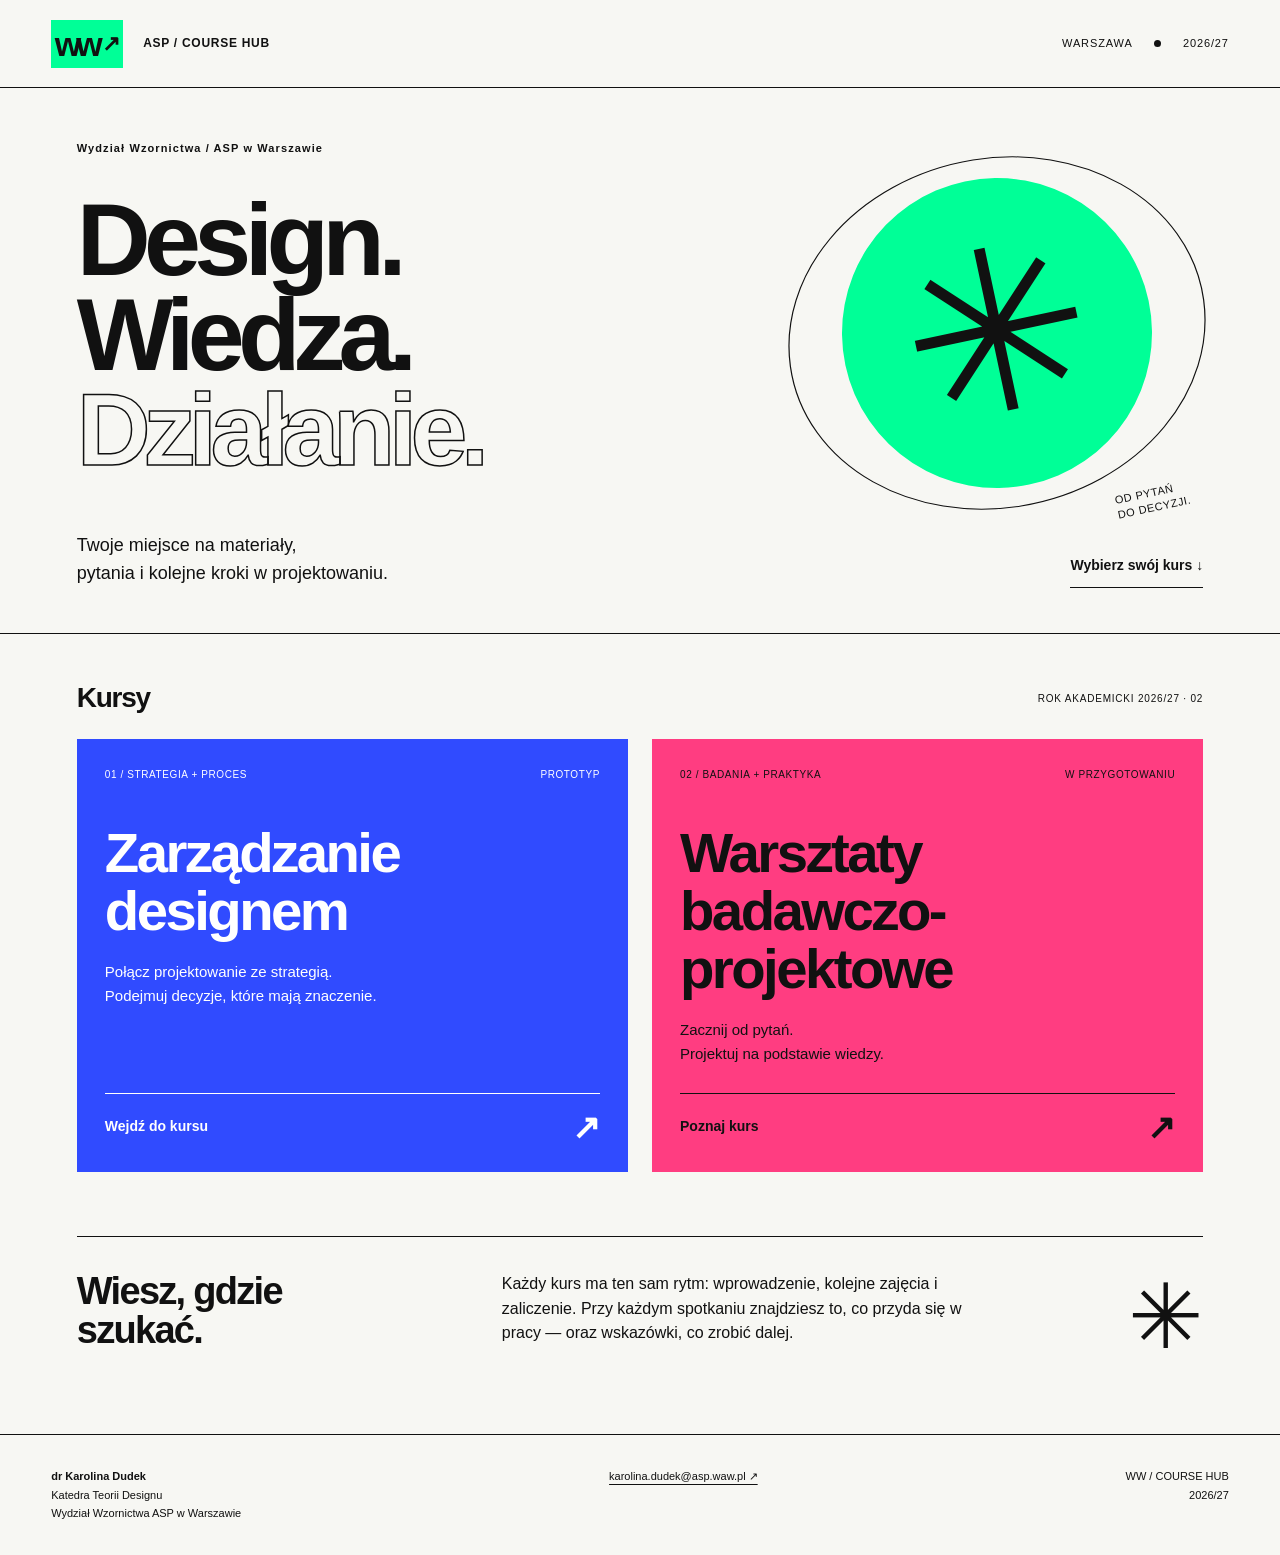
==== index.html @ 92b1e992 "Build responsive ASP Course Hub with course pages and reusable lesson components" ====
<!doctype html><html lang="pl"><head><meta charset="utf-8"><meta name="viewport" content="width=device-width, initial-scale=1"><meta name="description" content="Materiały do zajęć dr Karoliny Dudek. Wydział Wzornictwa ASP w Warszawie, 2026/27."><meta name="theme-color" content="#00FF97"><title>Materiały do zajęć · ASP Course Hub</title><link rel="stylesheet" href="assets/css/style.css"><script src="assets/js/main.js" defer></script></head><body class=""><a class="skip" href="#main">Przejdź do treści</a><header><a class="brand" href="index.html" aria-label="ASP Course Hub — strona główna"><span class="ww">ww<span>↗</span></span><span>ASP / COURSE HUB</span></a><span class="header-right">WARSZAWA <span class="dot"></span> 2026/27</span></header><main id="main"><section class="home-hero"><div class="eyebrow">Wydział Wzornictwa / ASP w Warszawie</div><h1>Design.<br>Wiedza.<br><span class="outline">Działanie.</span></h1><div class="hero-bottom"><p>Twoje miejsce na materiały,<br>pytania i kolejne kroki w projektowaniu.</p><a class="text-link" href="#kursy">Wybierz swój kurs <span>↓</span></a></div><div class="hero-art" aria-hidden="true"><div class="orbit"></div><div class="asterisk">✳</div><span>OD PYTAŃ<br>DO DECYZJI.</span></div></section><section id="kursy" class="courses"><div class="section-label"><h2>Kursy</h2><span>ROK AKADEMICKI 2026/27 · 02</span></div><div class="course-grid"><a class="course-card blue-card" href="kursy/zarzadzanie-designem.html"><div class="card-meta"><span>01 / STRATEGIA + PROCES</span><span>PROTOTYP</span></div><h3>Zarządzanie<br>designem</h3><p>Połącz projektowanie ze strategią.<br>Podejmuj decyzje, które mają znaczenie.</p><div class="card-bottom"><span>Wejdź do kursu</span><span class="arrow">↗</span></div></a><a class="course-card pink-card" href="kursy/warsztaty-badawczo-projektowe.html"><div class="card-meta"><span>02 / BADANIA + PRAKTYKA</span><span>W PRZYGOTOWANIU</span></div><h3>Warsztaty<br>badawczo-<br>projektowe</h3><p>Zacznij od pytań.<br>Projektuj na podstawie wiedzy.</p><div class="card-bottom"><span>Poznaj kurs</span><span class="arrow">↗</span></div></a></div></section><section class="how"><h2>Wiesz, gdzie<br>szukać.</h2><p>Każdy kurs ma ten sam rytm: wprowadzenie, kolejne zajęcia i zaliczenie. Przy każdym spotkaniu znajdziesz to, co przyda się w pracy — oraz wskazówki, co zrobić dalej.</p><span class="big-star" aria-hidden="true">✳</span></section></main><footer><div><strong>dr Karolina Dudek</strong><br>Katedra Teorii Designu<br>Wydział Wzornictwa ASP w Warszawie</div><a href="mailto:karolina.dudek@asp.waw.pl">karolina.dudek@asp.waw.pl ↗</a><span>WW / COURSE HUB<br>2026/27</span></footer></body></html>
---- assets/css/style.css ----
:root{--green:#00ff97;--ink:#111;--paper:#f7f7f3;--white:#fff;--line:#dcdcd6;--course:#304bff}*{box-sizing:border-box}html{scroll-behavior:smooth;scroll-padding-top:105px}body{margin:0;background:var(--paper);color:var(--ink);font-family:Arial,Helvetica,sans-serif;font-size:16px;line-height:1.55}.pink{--course:#ff3d81}a{color:inherit;text-decoration:none}button{font:inherit}a,button,summary{-webkit-tap-highlight-color:transparent}a:focus-visible,button:focus-visible,summary:focus-visible{outline:3px solid var(--course);outline-offset:5px}header{height:88px;padding:0 4%;border-bottom:1px solid var(--ink);display:flex;align-items:center;justify-content:space-between;background:var(--paper);position:relative;z-index:20}.brand{display:flex;align-items:center;gap:20px;font-size:12px;font-weight:700;letter-spacing:.06em}.ww{display:flex;align-items:center;justify-content:center;background:var(--green);width:72px;height:48px;font-size:34px;font-weight:900;letter-spacing:-5px;line-height:1}.ww span{font-size:22px;letter-spacing:0;margin-left:4px}.header-right{font-size:11px;letter-spacing:.08em}.dot{display:inline-block;width:7px;height:7px;border-radius:50%;background:var(--ink);margin:0 18px}.skip{position:fixed;top:-80px;left:12px;padding:12px;background:var(--green);z-index:100}.skip:focus{top:12px}.eyebrow{font-size:11px;letter-spacing:.1em;font-weight:700;line-height:1.5}h1,h2,h3,p{margin:0}h1,h2,h3{line-height:1.03;letter-spacing:-.045em}p{margin-top:20px}h1{font-size:clamp(64px,8vw,120px);font-weight:700}.home-hero{position:relative;padding:52px 6% 45px;overflow:hidden;border-bottom:1px solid var(--ink)}.home-hero h1{margin:35px 0;position:relative;z-index:1;line-height:.93;letter-spacing:-.065em}.outline{-webkit-text-stroke:1.5px var(--ink);color:var(--paper)}.hero-bottom{display:flex;justify-content:space-between;align-items:end;position:relative;z-index:1}.hero-bottom p{font-size:18px}.text-link{display:inline-block;font-size:14px;font-weight:700;border-bottom:1px solid;padding:10px 0}.text-link:hover{color:var(--course)}.hero-art{position:absolute;right:10%;top:90px;width:310px;height:310px;background:var(--green);border-radius:50%;display:grid;place-items:center;transform:rotate(-12deg)}.asterisk{font-size:225px;line-height:1}.hero-art>span{position:absolute;bottom:-55px;right:0;font-size:11px;line-height:1.3;letter-spacing:.05em}.orbit{position:absolute;inset:-20px;border:1px solid var(--ink);border-radius:50%;transform:scaleX(1.2) rotate(25deg)}.courses{padding:50px 6% 64px}.section-label{display:flex;justify-content:space-between;align-items:center;margin-bottom:26px}.section-label h2{font-size:28px}.section-label>span{font-size:10px;letter-spacing:.08em}.course-grid{display:grid;grid-template-columns:1fr 1fr;gap:24px}.course-card{padding:28px;display:flex;flex-direction:column;min-height:420px;transition:transform .2s}.course-card:hover{transform:translateY(-5px)}.blue-card{background:var(--course);color:white}.pink-card{background:#ff3d81}.card-meta{display:flex;justify-content:space-between;gap:12px;font-size:10px;letter-spacing:.06em}.course-card h3{font-size:clamp(36px,4.4vw,64px);margin-top:42px}.course-card p{font-size:15px;margin-bottom:28px}.card-bottom{display:flex;align-items:center;justify-content:space-between;margin-top:auto;padding-top:16px;border-top:1px solid currentColor;font-size:14px;font-weight:700}.arrow{font-size:34px;line-height:1}.how{margin:0 6% 72px;border-top:1px solid var(--ink);padding-top:35px;display:grid;grid-template-columns:1fr 1.2fr .5fr;gap:30px}.how h2{font-size:38px}.how p{margin:0;max-width:480px}.big-star{font-size:90px;line-height:1;text-align:right}footer{border-top:1px solid var(--ink);padding:32px 4%;display:flex;justify-content:space-between;gap:24px;font-size:11px;line-height:1.7}footer a{text-decoration:underline;text-underline-offset:4px}footer>span{text-align:right}.course-layout{display:grid;grid-template-columns:280px minmax(0,1fr);max-width:1480px;margin:auto}.sidebar{position:sticky;top:0;align-self:start;height:100vh;padding:32px 28px;border-right:1px solid var(--line);display:flex;flex-direction:column}.back{font-size:12px;display:inline-block;margin-bottom:48px}.sidebar h2{font-size:29px;margin:14px 0 32px}.sidebar .eyebrow{color:var(--course)}nav a{display:flex;align-items:center;gap:14px;font-size:12px;padding:15px 9px;border-top:1px solid var(--line)}nav a:last-child{border-bottom:1px solid var(--line)}nav a span{font-size:11px;min-width:18px}nav a:hover{background:#eaeae5}nav a[aria-current]{background:var(--course);color:white;border-color:var(--course)}.sidebar-note{font-size:11px;color:#555;margin-top:auto;padding-top:32px}.menu-toggle{display:none}.course-section{padding:64px 7%;border-bottom:1px solid var(--ink);scroll-margin-top:0}.course-section:last-child{border-bottom:0}.course-section h1{font-size:clamp(50px,6.7vw,94px);margin:30px 0}.course-section h1 span,.coming h1 span{color:var(--course)}.lead{font-size:clamp(23px,2.5vw,32px);line-height:1.25;letter-spacing:-.025em;margin-top:26px}.course-section>p{max-width:670px}.notice{background:#ebebe5;border-left:3px solid var(--course);padding:16px 18px;margin:28px 0;font-size:12px}.intro-grid{display:grid;grid-template-columns:1fr 1fr;gap:28px;border-top:1px solid var(--line);padding-top:28px;margin-top:40px}.intro-grid p,.intro-grid li{font-size:14px}.intro-grid ul{padding-left:18px;margin-bottom:0}.lesson-heading{display:flex;align-items:center;gap:24px}.lesson-number{font-size:80px;color:var(--course);font-weight:700;line-height:1;letter-spacing:-.07em}.lesson-heading h2{font-size:clamp(28px,3.4vw,45px);margin-top:9px}.slides{background:var(--course);color:white;padding:28px;margin:32px 0 20px;display:flex;gap:24px;justify-content:space-between;align-items:start}.slides h3{font-size:27px;margin-top:24px}.slides p{font-size:13px;opacity:.9}.status{font-size:10px;border:1px solid #ffffff80;border-radius:20px;padding:5px 9px;white-space:nowrap}.exercise{padding:28px;background:white;border:1px solid var(--line)}h3{font-size:27px}.exercise h3,.task h3{margin-top:16px}.result{border-top:1px solid var(--line);padding-top:18px;font-size:14px}.takeaway{position:relative;margin:20px 0;padding:25px 64px 25px 28px;background:var(--green)}.takeaway p{font-size:23px;line-height:1.3;letter-spacing:-.025em;margin-top:12px}.takeaway>span:last-child{position:absolute;right:24px;top:28px;font-size:32px}.resources{border-top:1px solid var(--line);border-bottom:1px solid var(--line);margin:28px 0}.resources summary{cursor:pointer;padding:20px 0;font-size:16px;font-weight:700}.resources summary span{float:right;font-size:11px;font-weight:400;padding-top:4px}.resources ul{list-style:none;padding:0;margin:0}.resources li{display:flex;align-items:center;gap:15px;padding:16px 0;border-top:1px solid var(--line);font-size:13px}.resource-type{font-size:10px;min-width:65px}.resource-state{margin-left:auto;font-size:10px;color:#555}.task{border-left:3px solid var(--course);padding:8px 0 8px 25px}.note{margin-top:24px;display:flex;gap:20px;font-size:12px;color:#555}.note strong{white-space:nowrap}.note p{margin:0}.assessment{background:#edeeff}.assessment h2{font-size:70px;margin-top:30px}.assessment ol{padding-left:20px;margin:30px 0}.assessment li{padding:12px}.coming{padding:50px 8% 100px;max-width:1100px}.coming .back{display:block}.coming h1{font-size:clamp(46px,7.5vw,94px);margin:30px 0}.coming>p{max-width:650px}.pill{display:inline-block;border:1px solid;padding:7px 12px;font-size:11px}.coming .text-link{margin-top:25px}@media(min-width:1500px){.home-hero,.courses,.how{max-width:1450px;margin-left:auto;margin-right:auto}.hero-art{right:16%}}@media(max-width:1000px){.hero-art{right:7%;width:230px;height:230px;top:100px}.asterisk{font-size:170px}.course-layout{grid-template-columns:230px minmax(0,1fr)}.sidebar{padding:28px 18px}.sidebar h2{font-size:25px}.slides{flex-direction:column}.course-section{padding:50px 6%}.course-card{min-height:380px}.card-meta{flex-wrap:wrap}.how{grid-template-columns:1fr 1.5fr}.big-star{display:none}}@media(max-width:700px){html{scroll-padding-top:90px}header{height:72px;padding:0 20px}.brand{gap:12px;font-size:10px}.ww{width:57px;height:39px;font-size:28px}.header-right{font-size:10px}.header-right .dot{margin:0 7px}.home-hero{padding:35px 22px}.home-hero h1{font-size:74px;margin-top:38px}.hero-art{right:-30px;top:132px;width:130px;height:130px;opacity:.9}.asterisk{font-size:100px}.hero-art>span{display:none}.hero-bottom{display:block}.hero-bottom .text-link{margin-top:22px}.hero-bottom p{font-size:16px}.courses{padding:35px 22px}.section-label{gap:20px}.section-label>span{text-align:right;max-width:150px}.course-grid{grid-template-columns:1fr;gap:20px}.course-card{min-height:370px;padding:24px}.course-card h3{font-size:46px}.how{margin:10px 22px 40px;grid-template-columns:1fr;gap:20px}.how h2{font-size:34px}footer{flex-direction:column;padding:28px 22px;gap:20px}footer>span{text-align:left}.course-layout{display:block}.sidebar{position:sticky;top:0;height:auto;padding:12px 20px;border-right:0;border-bottom:1px solid var(--line);background:var(--paper);z-index:10}.sidebar>.back,.sidebar>.eyebrow,.sidebar>h2,.sidebar-note{display:none}.menu-toggle{display:flex;justify-content:space-between;width:100%;background:transparent;border:0;text-align:left;font-size:14px;font-weight:700;padding:6px 0;cursor:pointer}.menu-toggle span{color:var(--course)}nav{padding-top:10px}body.js nav{display:none}body.js nav.is-open{display:block}nav a{font-size:14px;padding:12px 8px}.course-section{padding:40px 22px}.course-section h1{font-size:50px;overflow-wrap:anywhere}.intro-grid{grid-template-columns:1fr;gap:28px}.lesson-number{font-size:64px}.lesson-heading{gap:18px}.lesson-heading h2{font-size:30px}.lesson-heading .eyebrow{font-size:9px}.slides,.exercise{padding:22px}.takeaway{padding-left:22px}.takeaway p{font-size:21px}.resources summary{font-size:14px}.resources summary span{font-size:10px}.resources li{flex-wrap:wrap;gap:8px}.resource-state{flex-basis:100%;margin-left:73px}.note{flex-direction:column;gap:5px}.assessment h2{font-size:55px}.coming{padding:35px 22px 65px}.coming h1{font-size:48px}.coming .text-link{font-size:13px}}@media(prefers-reduced-motion:reduce){html{scroll-behavior:auto}*{transition:none!important}}@media print{header,.sidebar,.skip{display:none}.course-layout{display:block}.course-section{break-inside:avoid;padding:25px 0}footer{display:block}body{background:white}.resources{display:block}.course-card{color:black;border:1px solid}a{text-decoration:underline}}
@media(max-width:700px){.home-hero h1{font-size:clamp(58px,17vw,74px)}}
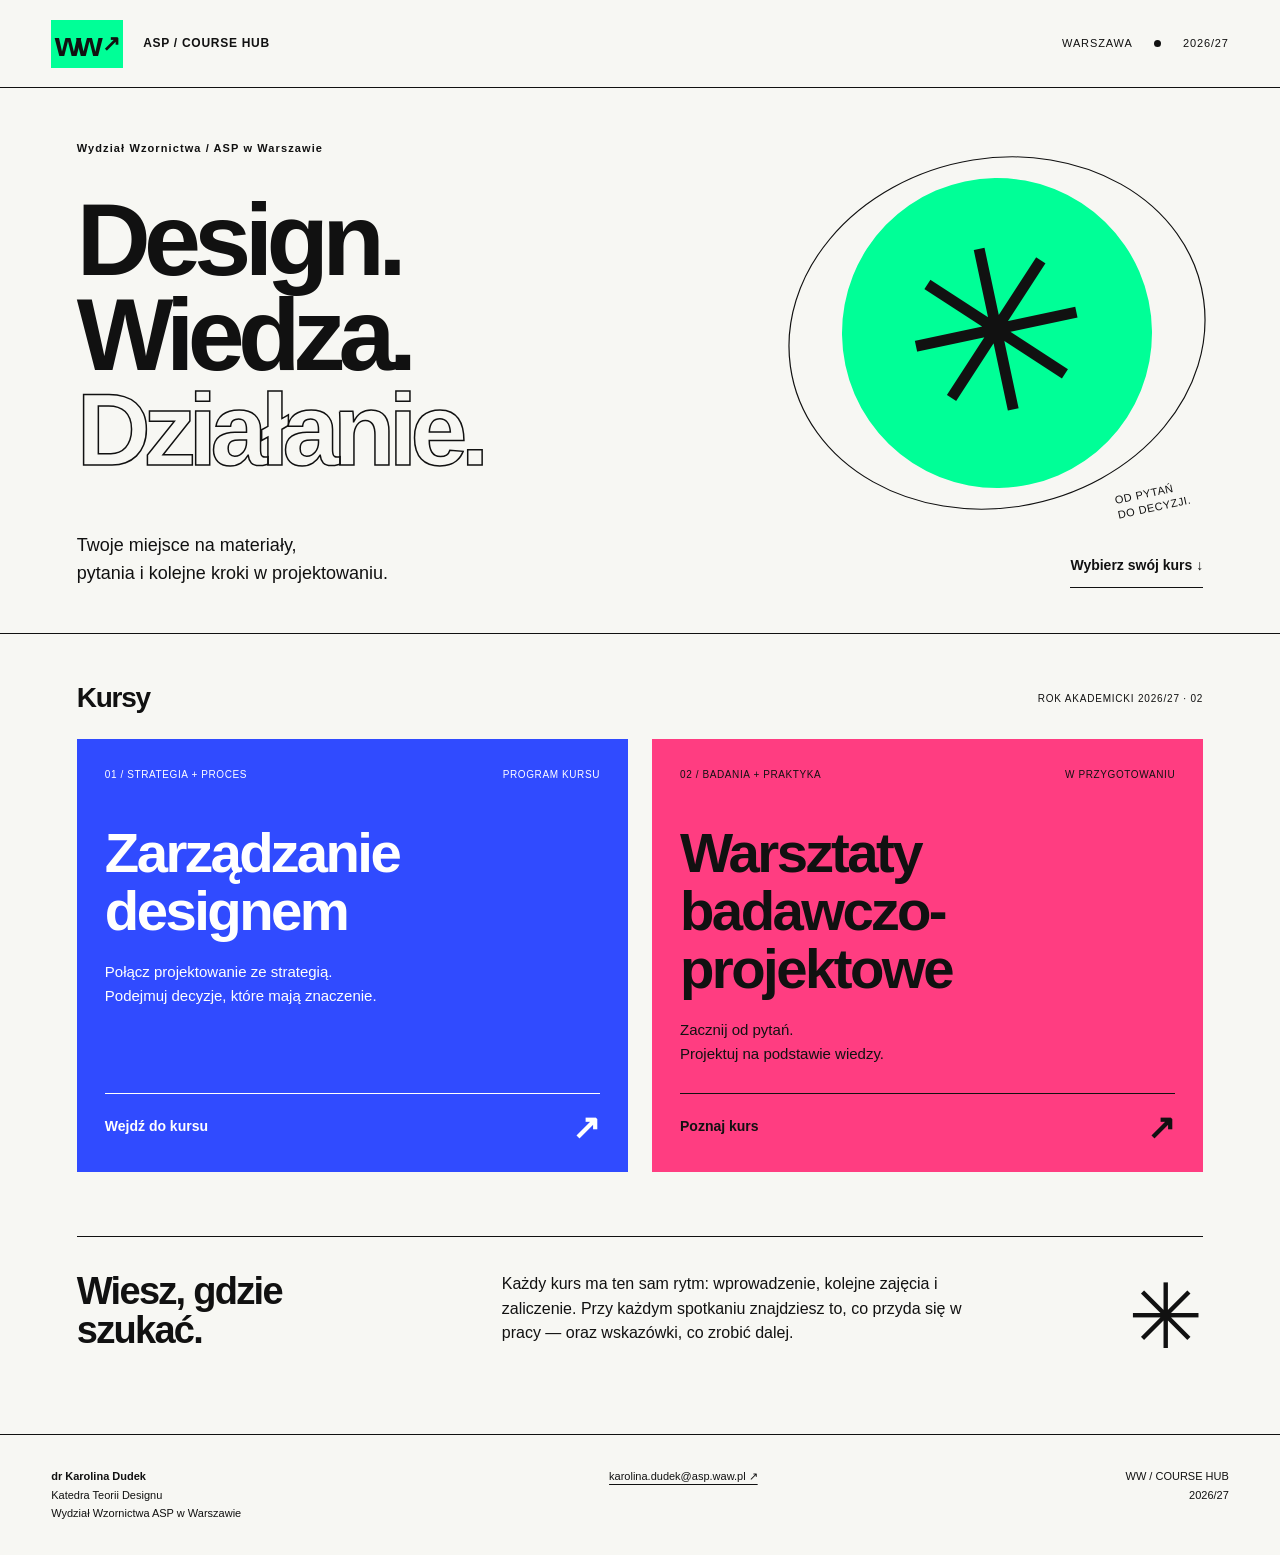
==== commit 9e5cb578: "Add Design Management syllabus, semester schedule and introduction slides" ====
--- a/index.html
+++ b/index.html
@@ -1 +1 @@
-<!doctype html><html lang="pl"><head><meta charset="utf-8"><meta name="viewport" content="width=device-width, initial-scale=1"><meta name="description" content="Materiały do zajęć dr Karoliny Dudek. Wydział Wzornictwa ASP w Warszawie, 2026/27."><meta name="theme-color" content="#00FF97"><title>Materiały do zajęć · ASP Course Hub</title><link rel="stylesheet" href="assets/css/style.css"><script src="assets/js/main.js" defer></script></head><body class=""><a class="skip" href="#main">Przejdź do treści</a><header><a class="brand" href="index.html" aria-label="ASP Course Hub — strona główna"><span class="ww">ww<span>↗</span></span><span>ASP / COURSE HUB</span></a><span class="header-right">WARSZAWA <span class="dot"></span> 2026/27</span></header><main id="main"><section class="home-hero"><div class="eyebrow">Wydział Wzornictwa / ASP w Warszawie</div><h1>Design.<br>Wiedza.<br><span class="outline">Działanie.</span></h1><div class="hero-bottom"><p>Twoje miejsce na materiały,<br>pytania i kolejne kroki w projektowaniu.</p><a class="text-link" href="#kursy">Wybierz swój kurs <span>↓</span></a></div><div class="hero-art" aria-hidden="true"><div class="orbit"></div><div class="asterisk">✳</div><span>OD PYTAŃ<br>DO DECYZJI.</span></div></section><section id="kursy" class="courses"><div class="section-label"><h2>Kursy</h2><span>ROK AKADEMICKI 2026/27 · 02</span></div><div class="course-grid"><a class="course-card blue-card" href="kursy/zarzadzanie-designem.html"><div class="card-meta"><span>01 / STRATEGIA + PROCES</span><span>PROTOTYP</span></div><h3>Zarządzanie<br>designem</h3><p>Połącz projektowanie ze strategią.<br>Podejmuj decyzje, które mają znaczenie.</p><div class="card-bottom"><span>Wejdź do kursu</span><span class="arrow">↗</span></div></a><a class="course-card pink-card" href="kursy/warsztaty-badawczo-projektowe.html"><div class="card-meta"><span>02 / BADANIA + PRAKTYKA</span><span>W PRZYGOTOWANIU</span></div><h3>Warsztaty<br>badawczo-<br>projektowe</h3><p>Zacznij od pytań.<br>Projektuj na podstawie wiedzy.</p><div class="card-bottom"><span>Poznaj kurs</span><span class="arrow">↗</span></div></a></div></section><section class="how"><h2>Wiesz, gdzie<br>szukać.</h2><p>Każdy kurs ma ten sam rytm: wprowadzenie, kolejne zajęcia i zaliczenie. Przy każdym spotkaniu znajdziesz to, co przyda się w pracy — oraz wskazówki, co zrobić dalej.</p><span class="big-star" aria-hidden="true">✳</span></section></main><footer><div><strong>dr Karolina Dudek</strong><br>Katedra Teorii Designu<br>Wydział Wzornictwa ASP w Warszawie</div><a href="mailto:karolina.dudek@asp.waw.pl">karolina.dudek@asp.waw.pl ↗</a><span>WW / COURSE HUB<br>2026/27</span></footer></body></html>+<!doctype html><html lang="pl"><head><meta charset="utf-8"><meta name="viewport" content="width=device-width, initial-scale=1"><meta name="description" content="Materiały do zajęć dr Karoliny Dudek. Wydział Wzornictwa ASP w Warszawie, 2026/27."><meta name="theme-color" content="#00FF97"><title>Materiały do zajęć · ASP Course Hub</title><link rel="stylesheet" href="assets/css/style.css"><script src="assets/js/main.js" defer></script></head><body class=""><a class="skip" href="#main">Przejdź do treści</a><header><a class="brand" href="index.html" aria-label="ASP Course Hub — strona główna"><span class="ww">ww<span>↗</span></span><span>ASP / COURSE HUB</span></a><span class="header-right">WARSZAWA <span class="dot"></span> 2026/27</span></header><main id="main"><section class="home-hero"><div class="eyebrow">Wydział Wzornictwa / ASP w Warszawie</div><h1>Design.<br>Wiedza.<br><span class="outline">Działanie.</span></h1><div class="hero-bottom"><p>Twoje miejsce na materiały,<br>pytania i kolejne kroki w projektowaniu.</p><a class="text-link" href="#kursy">Wybierz swój kurs <span>↓</span></a></div><div class="hero-art" aria-hidden="true"><div class="orbit"></div><div class="asterisk">✳</div><span>OD PYTAŃ<br>DO DECYZJI.</span></div></section><section id="kursy" class="courses"><div class="section-label"><h2>Kursy</h2><span>ROK AKADEMICKI 2026/27 · 02</span></div><div class="course-grid"><a class="course-card blue-card" href="kursy/zarzadzanie-designem.html"><div class="card-meta"><span>01 / STRATEGIA + PROCES</span><span>PROGRAM KURSU</span></div><h3>Zarządzanie<br>designem</h3><p>Połącz projektowanie ze strategią.<br>Podejmuj decyzje, które mają znaczenie.</p><div class="card-bottom"><span>Wejdź do kursu</span><span class="arrow">↗</span></div></a><a class="course-card pink-card" href="kursy/warsztaty-badawczo-projektowe.html"><div class="card-meta"><span>02 / BADANIA + PRAKTYKA</span><span>W PRZYGOTOWANIU</span></div><h3>Warsztaty<br>badawczo-<br>projektowe</h3><p>Zacznij od pytań.<br>Projektuj na podstawie wiedzy.</p><div class="card-bottom"><span>Poznaj kurs</span><span class="arrow">↗</span></div></a></div></section><section class="how"><h2>Wiesz, gdzie<br>szukać.</h2><p>Każdy kurs ma ten sam rytm: wprowadzenie, kolejne zajęcia i zaliczenie. Przy każdym spotkaniu znajdziesz to, co przyda się w pracy — oraz wskazówki, co zrobić dalej.</p><span class="big-star" aria-hidden="true">✳</span></section></main><footer><div><strong>dr Karolina Dudek</strong><br>Katedra Teorii Designu<br>Wydział Wzornictwa ASP w Warszawie</div><a href="mailto:karolina.dudek@asp.waw.pl">karolina.dudek@asp.waw.pl ↗</a><span>WW / COURSE HUB<br>2026/27</span></footer></body></html>
--- a/assets/css/style.css
+++ b/assets/css/style.css
@@ -1,2 +1,13 @@
 :root{--green:#00ff97;--ink:#111;--paper:#f7f7f3;--white:#fff;--line:#dcdcd6;--course:#304bff}*{box-sizing:border-box}html{scroll-behavior:smooth;scroll-padding-top:105px}body{margin:0;background:var(--paper);color:var(--ink);font-family:Arial,Helvetica,sans-serif;font-size:16px;line-height:1.55}.pink{--course:#ff3d81}a{color:inherit;text-decoration:none}button{font:inherit}a,button,summary{-webkit-tap-highlight-color:transparent}a:focus-visible,button:focus-visible,summary:focus-visible{outline:3px solid var(--course);outline-offset:5px}header{height:88px;padding:0 4%;border-bottom:1px solid var(--ink);display:flex;align-items:center;justify-content:space-between;background:var(--paper);position:relative;z-index:20}.brand{display:flex;align-items:center;gap:20px;font-size:12px;font-weight:700;letter-spacing:.06em}.ww{display:flex;align-items:center;justify-content:center;background:var(--green);width:72px;height:48px;font-size:34px;font-weight:900;letter-spacing:-5px;line-height:1}.ww span{font-size:22px;letter-spacing:0;margin-left:4px}.header-right{font-size:11px;letter-spacing:.08em}.dot{display:inline-block;width:7px;height:7px;border-radius:50%;background:var(--ink);margin:0 18px}.skip{position:fixed;top:-80px;left:12px;padding:12px;background:var(--green);z-index:100}.skip:focus{top:12px}.eyebrow{font-size:11px;letter-spacing:.1em;font-weight:700;line-height:1.5}h1,h2,h3,p{margin:0}h1,h2,h3{line-height:1.03;letter-spacing:-.045em}p{margin-top:20px}h1{font-size:clamp(64px,8vw,120px);font-weight:700}.home-hero{position:relative;padding:52px 6% 45px;overflow:hidden;border-bottom:1px solid var(--ink)}.home-hero h1{margin:35px 0;position:relative;z-index:1;line-height:.93;letter-spacing:-.065em}.outline{-webkit-text-stroke:1.5px var(--ink);color:var(--paper)}.hero-bottom{display:flex;justify-content:space-between;align-items:end;position:relative;z-index:1}.hero-bottom p{font-size:18px}.text-link{display:inline-block;font-size:14px;font-weight:700;border-bottom:1px solid;padding:10px 0}.text-link:hover{color:var(--course)}.hero-art{position:absolute;right:10%;top:90px;width:310px;height:310px;background:var(--green);border-radius:50%;display:grid;place-items:center;transform:rotate(-12deg)}.asterisk{font-size:225px;line-height:1}.hero-art>span{position:absolute;bottom:-55px;right:0;font-size:11px;line-height:1.3;letter-spacing:.05em}.orbit{position:absolute;inset:-20px;border:1px solid var(--ink);border-radius:50%;transform:scaleX(1.2) rotate(25deg)}.courses{padding:50px 6% 64px}.section-label{display:flex;justify-content:space-between;align-items:center;margin-bottom:26px}.section-label h2{font-size:28px}.section-label>span{font-size:10px;letter-spacing:.08em}.course-grid{display:grid;grid-template-columns:1fr 1fr;gap:24px}.course-card{padding:28px;display:flex;flex-direction:column;min-height:420px;transition:transform .2s}.course-card:hover{transform:translateY(-5px)}.blue-card{background:var(--course);color:white}.pink-card{background:#ff3d81}.card-meta{display:flex;justify-content:space-between;gap:12px;font-size:10px;letter-spacing:.06em}.course-card h3{font-size:clamp(36px,4.4vw,64px);margin-top:42px}.course-card p{font-size:15px;margin-bottom:28px}.card-bottom{display:flex;align-items:center;justify-content:space-between;margin-top:auto;padding-top:16px;border-top:1px solid currentColor;font-size:14px;font-weight:700}.arrow{font-size:34px;line-height:1}.how{margin:0 6% 72px;border-top:1px solid var(--ink);padding-top:35px;display:grid;grid-template-columns:1fr 1.2fr .5fr;gap:30px}.how h2{font-size:38px}.how p{margin:0;max-width:480px}.big-star{font-size:90px;line-height:1;text-align:right}footer{border-top:1px solid var(--ink);padding:32px 4%;display:flex;justify-content:space-between;gap:24px;font-size:11px;line-height:1.7}footer a{text-decoration:underline;text-underline-offset:4px}footer>span{text-align:right}.course-layout{display:grid;grid-template-columns:280px minmax(0,1fr);max-width:1480px;margin:auto}.sidebar{position:sticky;top:0;align-self:start;height:100vh;padding:32px 28px;border-right:1px solid var(--line);display:flex;flex-direction:column}.back{font-size:12px;display:inline-block;margin-bottom:48px}.sidebar h2{font-size:29px;margin:14px 0 32px}.sidebar .eyebrow{color:var(--course)}nav a{display:flex;align-items:center;gap:14px;font-size:12px;padding:15px 9px;border-top:1px solid var(--line)}nav a:last-child{border-bottom:1px solid var(--line)}nav a span{font-size:11px;min-width:18px}nav a:hover{background:#eaeae5}nav a[aria-current]{background:var(--course);color:white;border-color:var(--course)}.sidebar-note{font-size:11px;color:#555;margin-top:auto;padding-top:32px}.menu-toggle{display:none}.course-section{padding:64px 7%;border-bottom:1px solid var(--ink);scroll-margin-top:0}.course-section:last-child{border-bottom:0}.course-section h1{font-size:clamp(50px,6.7vw,94px);margin:30px 0}.course-section h1 span,.coming h1 span{color:var(--course)}.lead{font-size:clamp(23px,2.5vw,32px);line-height:1.25;letter-spacing:-.025em;margin-top:26px}.course-section>p{max-width:670px}.notice{background:#ebebe5;border-left:3px solid var(--course);padding:16px 18px;margin:28px 0;font-size:12px}.intro-grid{display:grid;grid-template-columns:1fr 1fr;gap:28px;border-top:1px solid var(--line);padding-top:28px;margin-top:40px}.intro-grid p,.intro-grid li{font-size:14px}.intro-grid ul{padding-left:18px;margin-bottom:0}.lesson-heading{display:flex;align-items:center;gap:24px}.lesson-number{font-size:80px;color:var(--course);font-weight:700;line-height:1;letter-spacing:-.07em}.lesson-heading h2{font-size:clamp(28px,3.4vw,45px);margin-top:9px}.slides{background:var(--course);color:white;padding:28px;margin:32px 0 20px;display:flex;gap:24px;justify-content:space-between;align-items:start}.slides h3{font-size:27px;margin-top:24px}.slides p{font-size:13px;opacity:.9}.status{font-size:10px;border:1px solid #ffffff80;border-radius:20px;padding:5px 9px;white-space:nowrap}.exercise{padding:28px;background:white;border:1px solid var(--line)}h3{font-size:27px}.exercise h3,.task h3{margin-top:16px}.result{border-top:1px solid var(--line);padding-top:18px;font-size:14px}.takeaway{position:relative;margin:20px 0;padding:25px 64px 25px 28px;background:var(--green)}.takeaway p{font-size:23px;line-height:1.3;letter-spacing:-.025em;margin-top:12px}.takeaway>span:last-child{position:absolute;right:24px;top:28px;font-size:32px}.resources{border-top:1px solid var(--line);border-bottom:1px solid var(--line);margin:28px 0}.resources summary{cursor:pointer;padding:20px 0;font-size:16px;font-weight:700}.resources summary span{float:right;font-size:11px;font-weight:400;padding-top:4px}.resources ul{list-style:none;padding:0;margin:0}.resources li{display:flex;align-items:center;gap:15px;padding:16px 0;border-top:1px solid var(--line);font-size:13px}.resource-type{font-size:10px;min-width:65px}.resource-state{margin-left:auto;font-size:10px;color:#555}.task{border-left:3px solid var(--course);padding:8px 0 8px 25px}.note{margin-top:24px;display:flex;gap:20px;font-size:12px;color:#555}.note strong{white-space:nowrap}.note p{margin:0}.assessment{background:#edeeff}.assessment h2{font-size:70px;margin-top:30px}.assessment ol{padding-left:20px;margin:30px 0}.assessment li{padding:12px}.coming{padding:50px 8% 100px;max-width:1100px}.coming .back{display:block}.coming h1{font-size:clamp(46px,7.5vw,94px);margin:30px 0}.coming>p{max-width:650px}.pill{display:inline-block;border:1px solid;padding:7px 12px;font-size:11px}.coming .text-link{margin-top:25px}@media(min-width:1500px){.home-hero,.courses,.how{max-width:1450px;margin-left:auto;margin-right:auto}.hero-art{right:16%}}@media(max-width:1000px){.hero-art{right:7%;width:230px;height:230px;top:100px}.asterisk{font-size:170px}.course-layout{grid-template-columns:230px minmax(0,1fr)}.sidebar{padding:28px 18px}.sidebar h2{font-size:25px}.slides{flex-direction:column}.course-section{padding:50px 6%}.course-card{min-height:380px}.card-meta{flex-wrap:wrap}.how{grid-template-columns:1fr 1.5fr}.big-star{display:none}}@media(max-width:700px){html{scroll-padding-top:90px}header{height:72px;padding:0 20px}.brand{gap:12px;font-size:10px}.ww{width:57px;height:39px;font-size:28px}.header-right{font-size:10px}.header-right .dot{margin:0 7px}.home-hero{padding:35px 22px}.home-hero h1{font-size:74px;margin-top:38px}.hero-art{right:-30px;top:132px;width:130px;height:130px;opacity:.9}.asterisk{font-size:100px}.hero-art>span{display:none}.hero-bottom{display:block}.hero-bottom .text-link{margin-top:22px}.hero-bottom p{font-size:16px}.courses{padding:35px 22px}.section-label{gap:20px}.section-label>span{text-align:right;max-width:150px}.course-grid{grid-template-columns:1fr;gap:20px}.course-card{min-height:370px;padding:24px}.course-card h3{font-size:46px}.how{margin:10px 22px 40px;grid-template-columns:1fr;gap:20px}.how h2{font-size:34px}footer{flex-direction:column;padding:28px 22px;gap:20px}footer>span{text-align:left}.course-layout{display:block}.sidebar{position:sticky;top:0;height:auto;padding:12px 20px;border-right:0;border-bottom:1px solid var(--line);background:var(--paper);z-index:10}.sidebar>.back,.sidebar>.eyebrow,.sidebar>h2,.sidebar-note{display:none}.menu-toggle{display:flex;justify-content:space-between;width:100%;background:transparent;border:0;text-align:left;font-size:14px;font-weight:700;padding:6px 0;cursor:pointer}.menu-toggle span{color:var(--course)}nav{padding-top:10px}body.js nav{display:none}body.js nav.is-open{display:block}nav a{font-size:14px;padding:12px 8px}.course-section{padding:40px 22px}.course-section h1{font-size:50px;overflow-wrap:anywhere}.intro-grid{grid-template-columns:1fr;gap:28px}.lesson-number{font-size:64px}.lesson-heading{gap:18px}.lesson-heading h2{font-size:30px}.lesson-heading .eyebrow{font-size:9px}.slides,.exercise{padding:22px}.takeaway{padding-left:22px}.takeaway p{font-size:21px}.resources summary{font-size:14px}.resources summary span{font-size:10px}.resources li{flex-wrap:wrap;gap:8px}.resource-state{flex-basis:100%;margin-left:73px}.note{flex-direction:column;gap:5px}.assessment h2{font-size:55px}.coming{padding:35px 22px 65px}.coming h1{font-size:48px}.coming .text-link{font-size:13px}}@media(prefers-reduced-motion:reduce){html{scroll-behavior:auto}*{transition:none!important}}@media print{header,.sidebar,.skip{display:none}.course-layout{display:block}.course-section{break-inside:avoid;padding:25px 0}footer{display:block}body{background:white}.resources{display:block}.course-card{color:black;border:1px solid}a{text-decoration:underline}}
 @media(max-width:700px){.home-hero h1{font-size:clamp(58px,17vw,74px)}}
+/* Full semester course: long navigation, syllabus and schedule. */
+.sidebar .back{margin-bottom:24px}.sidebar h2{margin-bottom:24px}
+#course-nav{min-height:0;overflow-y:auto;overscroll-behavior:contain;scrollbar-width:thin}
+#course-nav a{padding:10px 6px;line-height:1.35}#course-nav a span{min-width:35px;font-variant-numeric:tabular-nums}
+.sidebar-note{padding-top:20px}.content-heading{font-size:28px;margin-top:34px;line-height:1.15}
+.syllabus-topics{padding-left:20px;margin-top:20px}.syllabus-topics li{padding:4px 0}
+.module-list{margin:38px 0}.module{border-top:1px solid var(--line);padding:28px 0}.module h2{font-size:30px;line-height:1.15;margin-top:12px;max-width:650px}.module .eyebrow{color:var(--course)}
+.work-method .content-heading{margin-top:16px}.slides-link{transition:background .2s}.slides-link:hover{background:#2137d6}.slides-link:focus-visible{outline-color:var(--ink)}.new-tab{font-size:11px}
+.schedule{margin-top:48px}.schedule table{border-collapse:collapse;width:100%;font-size:14px}.schedule caption{text-align:left;font-size:12px;color:#555;margin-bottom:16px}.schedule th{text-align:left;font-size:11px;letter-spacing:.06em;text-transform:uppercase}.schedule th,.schedule td{padding:17px 12px;border-bottom:1px solid var(--line);vertical-align:top}.schedule th:first-child,.schedule td:first-child{padding-left:0;white-space:nowrap;font-variant-numeric:tabular-nums}.schedule td a{font-weight:700}.schedule td a:hover{text-decoration:underline}.schedule td p{font-size:12px;margin-top:7px;color:#555}
+.materials-pending{border-top:1px solid var(--line);margin-top:28px;padding-top:20px;color:#555}.materials-pending p{font-size:14px;margin-top:8px}.lesson-heading>div{min-width:0}.lesson-heading h2{overflow-wrap:anywhere}
+@media(max-width:700px){body.js #course-nav{max-height:calc(100dvh - 100px)}.sidebar{max-height:100dvh}body:not(.js) .sidebar{position:relative;max-height:none}body:not(.js) #course-nav{overflow:visible}.module h2{font-size:26px}.schedule th,.schedule td{padding:14px 7px}.schedule td:first-child{font-size:11px}.schedule td p{font-size:12px}.schedule .section-label{align-items:start}.content-heading{font-size:25px}}
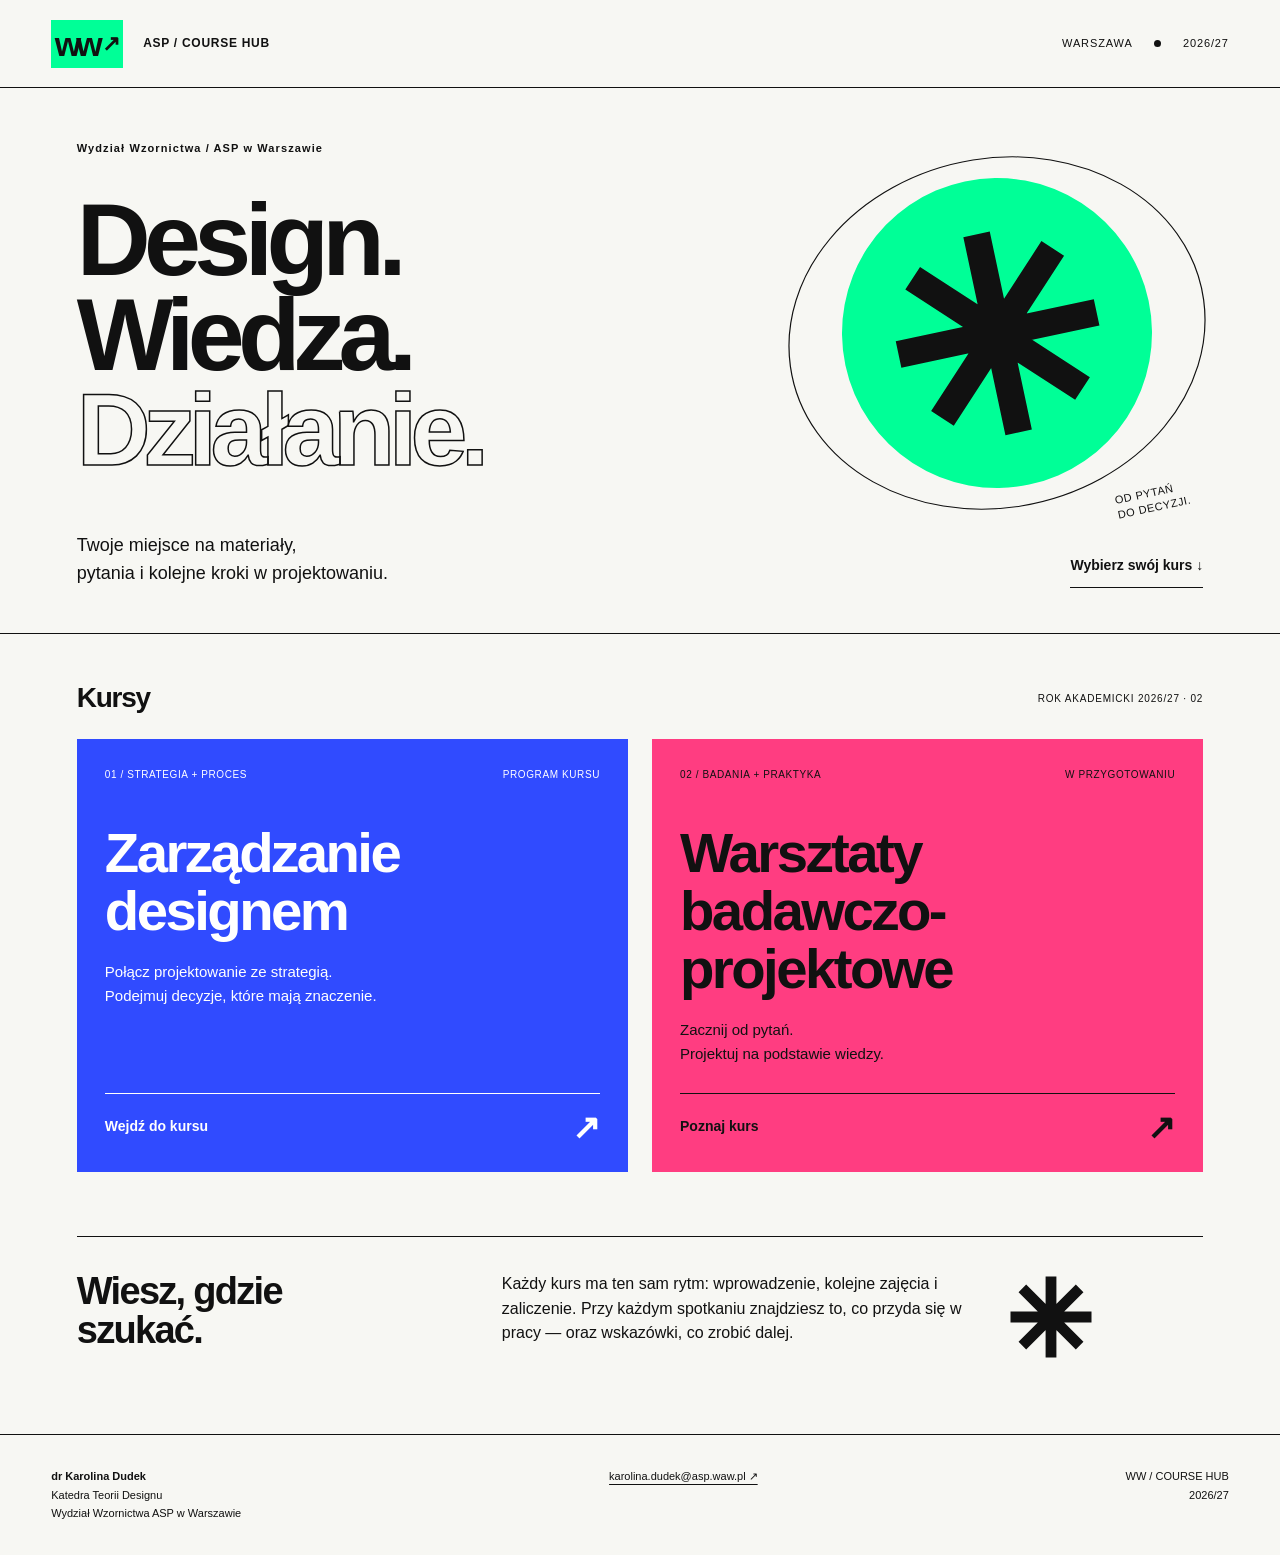
==== commit 0c432320: "Render decorative stars as black SVG instead of platform-dependent emoji" ====
--- a/index.html
+++ b/index.html
@@ -1 +1 @@
-<!doctype html><html lang="pl"><head><meta charset="utf-8"><meta name="viewport" content="width=device-width, initial-scale=1"><meta name="description" content="Materiały do zajęć dr Karoliny Dudek. Wydział Wzornictwa ASP w Warszawie, 2026/27."><meta name="theme-color" content="#00FF97"><title>Materiały do zajęć · ASP Course Hub</title><link rel="stylesheet" href="assets/css/style.css"><script src="assets/js/main.js" defer></script></head><body class=""><a class="skip" href="#main">Przejdź do treści</a><header><a class="brand" href="index.html" aria-label="ASP Course Hub — strona główna"><span class="ww">ww<span>↗</span></span><span>ASP / COURSE HUB</span></a><span class="header-right">WARSZAWA <span class="dot"></span> 2026/27</span></header><main id="main"><section class="home-hero"><div class="eyebrow">Wydział Wzornictwa / ASP w Warszawie</div><h1>Design.<br>Wiedza.<br><span class="outline">Działanie.</span></h1><div class="hero-bottom"><p>Twoje miejsce na materiały,<br>pytania i kolejne kroki w projektowaniu.</p><a class="text-link" href="#kursy">Wybierz swój kurs <span>↓</span></a></div><div class="hero-art" aria-hidden="true"><div class="orbit"></div><div class="asterisk">✳</div><span>OD PYTAŃ<br>DO DECYZJI.</span></div></section><section id="kursy" class="courses"><div class="section-label"><h2>Kursy</h2><span>ROK AKADEMICKI 2026/27 · 02</span></div><div class="course-grid"><a class="course-card blue-card" href="kursy/zarzadzanie-designem.html"><div class="card-meta"><span>01 / STRATEGIA + PROCES</span><span>PROGRAM KURSU</span></div><h3>Zarządzanie<br>designem</h3><p>Połącz projektowanie ze strategią.<br>Podejmuj decyzje, które mają znaczenie.</p><div class="card-bottom"><span>Wejdź do kursu</span><span class="arrow">↗</span></div></a><a class="course-card pink-card" href="kursy/warsztaty-badawczo-projektowe.html"><div class="card-meta"><span>02 / BADANIA + PRAKTYKA</span><span>W PRZYGOTOWANIU</span></div><h3>Warsztaty<br>badawczo-<br>projektowe</h3><p>Zacznij od pytań.<br>Projektuj na podstawie wiedzy.</p><div class="card-bottom"><span>Poznaj kurs</span><span class="arrow">↗</span></div></a></div></section><section class="how"><h2>Wiesz, gdzie<br>szukać.</h2><p>Każdy kurs ma ten sam rytm: wprowadzenie, kolejne zajęcia i zaliczenie. Przy każdym spotkaniu znajdziesz to, co przyda się w pracy — oraz wskazówki, co zrobić dalej.</p><span class="big-star" aria-hidden="true">✳</span></section></main><footer><div><strong>dr Karolina Dudek</strong><br>Katedra Teorii Designu<br>Wydział Wzornictwa ASP w Warszawie</div><a href="mailto:karolina.dudek@asp.waw.pl">karolina.dudek@asp.waw.pl ↗</a><span>WW / COURSE HUB<br>2026/27</span></footer></body></html>+<!doctype html><html lang="pl"><head><meta charset="utf-8"><meta name="viewport" content="width=device-width, initial-scale=1"><meta name="description" content="Materiały do zajęć dr Karoliny Dudek. Wydział Wzornictwa ASP w Warszawie, 2026/27."><meta name="theme-color" content="#00FF97"><title>Materiały do zajęć · ASP Course Hub</title><link rel="stylesheet" href="assets/css/style.css"><script src="assets/js/main.js" defer></script></head><body class=""><a class="skip" href="#main">Przejdź do treści</a><header><a class="brand" href="index.html" aria-label="ASP Course Hub — strona główna"><span class="ww">ww<span>↗</span></span><span>ASP / COURSE HUB</span></a><span class="header-right">WARSZAWA <span class="dot"></span> 2026/27</span></header><main id="main"><section class="home-hero"><div class="eyebrow">Wydział Wzornictwa / ASP w Warszawie</div><h1>Design.<br>Wiedza.<br><span class="outline">Działanie.</span></h1><div class="hero-bottom"><p>Twoje miejsce na materiały,<br>pytania i kolejne kroki w projektowaniu.</p><a class="text-link" href="#kursy">Wybierz swój kurs <span>↓</span></a></div><div class="hero-art" aria-hidden="true"><div class="orbit"></div><div class="asterisk"><svg xmlns="http://www.w3.org/2000/svg" viewBox="0 0 100 100" width="1em" height="1em" style="display:block" aria-hidden="true" focusable="false"><g fill="none" stroke="#111111" stroke-width="12"><path d="M50 5V95M5 50H95M18.18 18.18L81.82 81.82M18.18 81.82L81.82 18.18"/></g></svg></div><span>OD PYTAŃ<br>DO DECYZJI.</span></div></section><section id="kursy" class="courses"><div class="section-label"><h2>Kursy</h2><span>ROK AKADEMICKI 2026/27 · 02</span></div><div class="course-grid"><a class="course-card blue-card" href="kursy/zarzadzanie-designem.html"><div class="card-meta"><span>01 / STRATEGIA + PROCES</span><span>PROGRAM KURSU</span></div><h3>Zarządzanie<br>designem</h3><p>Połącz projektowanie ze strategią.<br>Podejmuj decyzje, które mają znaczenie.</p><div class="card-bottom"><span>Wejdź do kursu</span><span class="arrow">↗</span></div></a><a class="course-card pink-card" href="kursy/warsztaty-badawczo-projektowe.html"><div class="card-meta"><span>02 / BADANIA + PRAKTYKA</span><span>W PRZYGOTOWANIU</span></div><h3>Warsztaty<br>badawczo-<br>projektowe</h3><p>Zacznij od pytań.<br>Projektuj na podstawie wiedzy.</p><div class="card-bottom"><span>Poznaj kurs</span><span class="arrow">↗</span></div></a></div></section><section class="how"><h2>Wiesz, gdzie<br>szukać.</h2><p>Każdy kurs ma ten sam rytm: wprowadzenie, kolejne zajęcia i zaliczenie. Przy każdym spotkaniu znajdziesz to, co przyda się w pracy — oraz wskazówki, co zrobić dalej.</p><span class="big-star" aria-hidden="true"><svg xmlns="http://www.w3.org/2000/svg" viewBox="0 0 100 100" width="1em" height="1em" style="display:block" aria-hidden="true" focusable="false"><g fill="none" stroke="#111111" stroke-width="12"><path d="M50 5V95M5 50H95M18.18 18.18L81.82 81.82M18.18 81.82L81.82 18.18"/></g></svg></span></section></main><footer><div><strong>dr Karolina Dudek</strong><br>Katedra Teorii Designu<br>Wydział Wzornictwa ASP w Warszawie</div><a href="mailto:karolina.dudek@asp.waw.pl">karolina.dudek@asp.waw.pl ↗</a><span>WW / COURSE HUB<br>2026/27</span></footer></body></html>
--- a/assets/css/style.css
+++ b/assets/css/style.css
@@ -11,3 +11,40 @@
 .schedule{margin-top:48px}.schedule table{border-collapse:collapse;width:100%;font-size:14px}.schedule caption{text-align:left;font-size:12px;color:#555;margin-bottom:16px}.schedule th{text-align:left;font-size:11px;letter-spacing:.06em;text-transform:uppercase}.schedule th,.schedule td{padding:17px 12px;border-bottom:1px solid var(--line);vertical-align:top}.schedule th:first-child,.schedule td:first-child{padding-left:0;white-space:nowrap;font-variant-numeric:tabular-nums}.schedule td a{font-weight:700}.schedule td a:hover{text-decoration:underline}.schedule td p{font-size:12px;margin-top:7px;color:#555}
 .materials-pending{border-top:1px solid var(--line);margin-top:28px;padding-top:20px;color:#555}.materials-pending p{font-size:14px;margin-top:8px}.lesson-heading>div{min-width:0}.lesson-heading h2{overflow-wrap:anywhere}
 @media(max-width:700px){body.js #course-nav{max-height:calc(100dvh - 100px)}.sidebar{max-height:100dvh}body:not(.js) .sidebar{position:relative;max-height:none}body:not(.js) #course-nav{overflow:visible}.module h2{font-size:26px}.schedule th,.schedule td{padding:14px 7px}.schedule td:first-child{font-size:11px}.schedule td p{font-size:12px}.schedule .section-label{align-items:start}.content-heading{font-size:25px}}
+
+/* Reading rhythm: separate modules and make each schedule row self-contained. */
+.module-list{margin:56px 0 64px}
+.module{padding:0;border-top:0}
+.module + .module{margin-top:56px;padding-top:40px;border-top:1px solid var(--line)}
+.module h2{margin-top:14px;line-height:1.2}
+.module p{max-width:70ch;line-height:1.7}
+.work-method{padding:36px}
+.work-method p{max-width:70ch}
+.meeting-intro{margin-top:56px;padding-top:36px;border-top:1px solid var(--line)}
+.meeting-intro .content-heading{margin-top:0}
+.schedule{margin-top:64px}
+.schedule table{table-layout:fixed;border-collapse:separate;border-spacing:0 12px}
+.schedule caption{margin-bottom:12px}
+.schedule th{padding:10px 22px;border-bottom:0}
+.schedule th:first-child,.schedule td:first-child{width:142px;padding-left:22px}
+.schedule td{padding:24px 22px;background:var(--white);border-top:1px solid var(--line);border-bottom:1px solid var(--line);vertical-align:top}
+.schedule td:first-child{border-left:3px solid var(--course);font-size:14px;font-weight:700;color:var(--course);line-height:1.5}
+.schedule td:last-child{border-right:1px solid var(--line)}
+.schedule td a{display:inline-block;font-size:16px;line-height:1.5;text-underline-offset:4px}
+.schedule td p{margin-top:8px;font-size:13px;line-height:1.6;max-width:62ch}
+@media(max-width:700px){
+ .module-list{margin:40px 0 48px}
+ .module + .module{margin-top:40px;padding-top:32px}
+ .work-method{padding:24px}
+ .meeting-intro{margin-top:40px;padding-top:28px}
+ .schedule{margin-top:48px}
+ .schedule table{table-layout:auto;border-spacing:0}
+ .schedule thead{position:absolute;width:1px;height:1px;padding:0;overflow:hidden;clip-path:inset(50%);white-space:nowrap}
+ .schedule tbody,.schedule tr,.schedule td{display:block}
+ .schedule tr{margin-bottom:16px;border:1px solid var(--line);border-left:3px solid var(--course);background:var(--white)}
+ .schedule td,.schedule td:first-child,.schedule td:last-child{width:auto;border:0;padding:0 20px;background:transparent;white-space:normal}
+ .schedule td:first-child{padding-top:18px;font-size:13px}
+ .schedule td:last-child{padding-top:8px;padding-bottom:20px}
+ .schedule td a{font-size:16px}
+ .schedule td p{font-size:13px}
+}
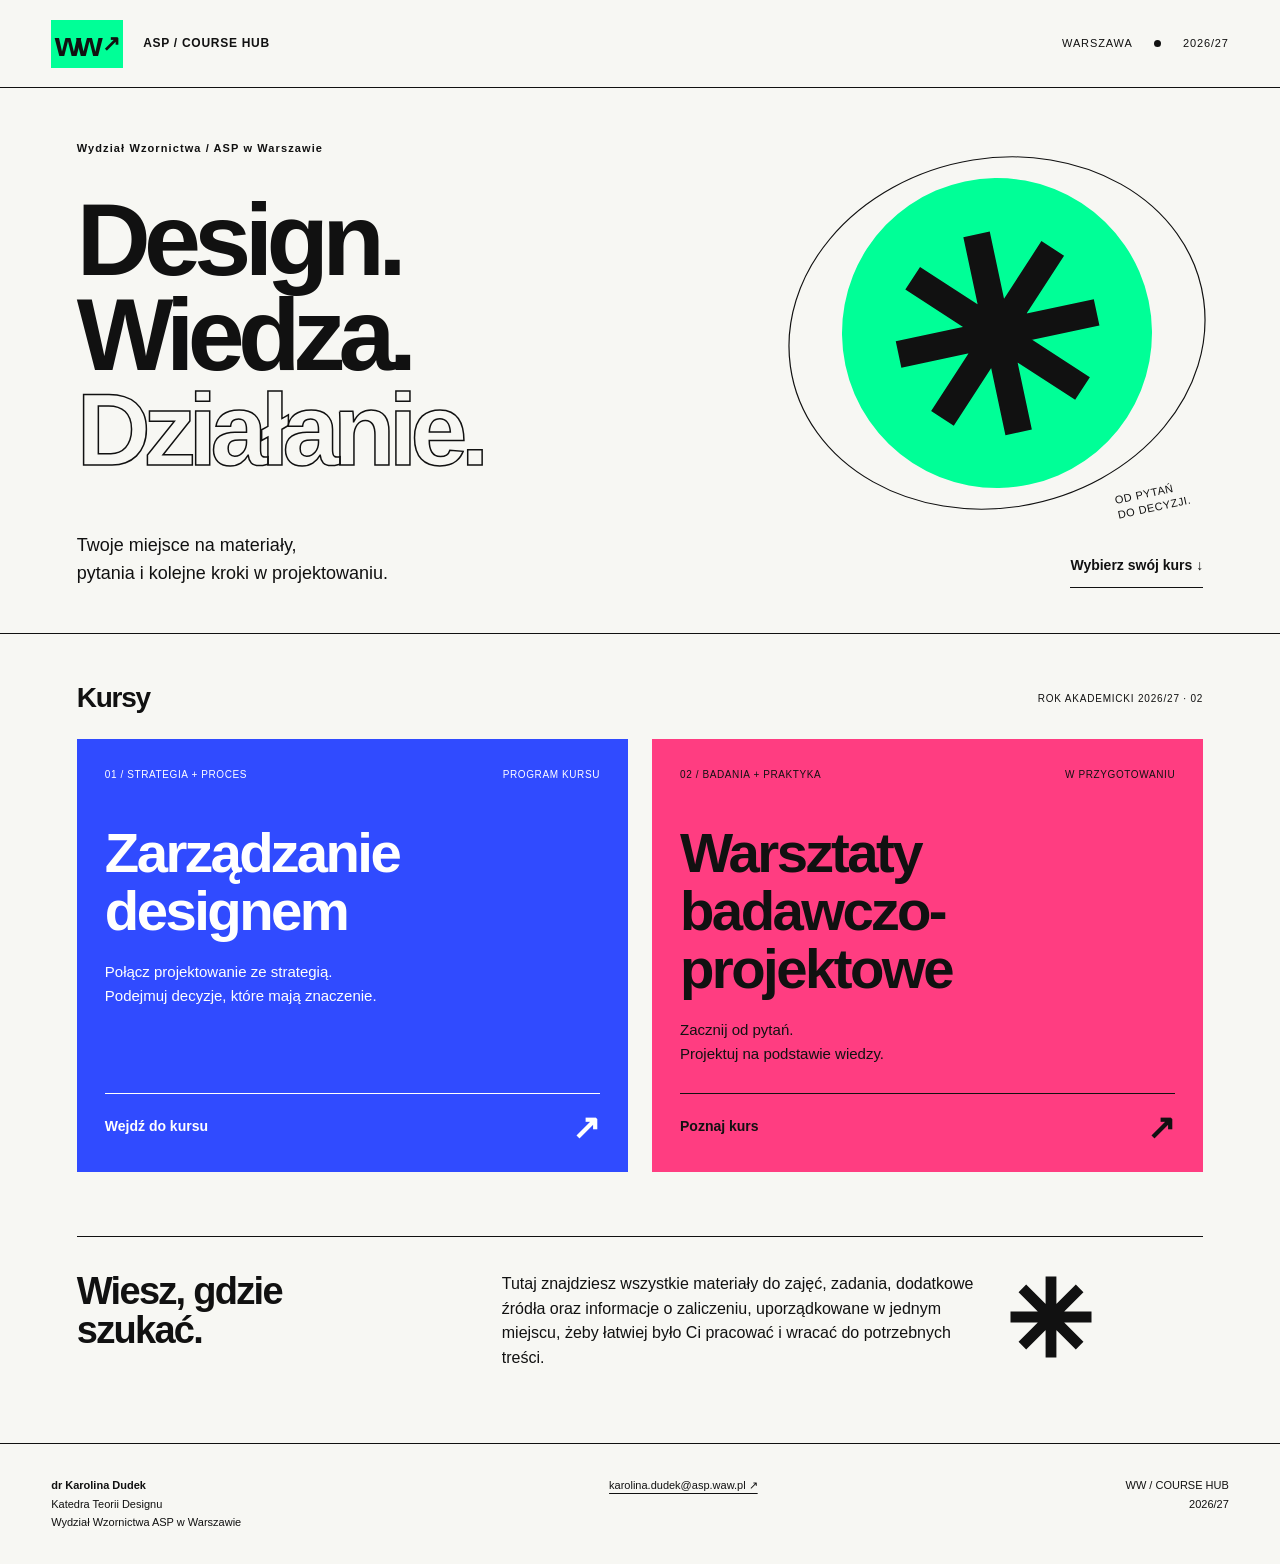
==== commit f892704c: "Update index.html" ====
--- a/index.html
+++ b/index.html
@@ -1 +1 @@
-<!doctype html><html lang="pl"><head><meta charset="utf-8"><meta name="viewport" content="width=device-width, initial-scale=1"><meta name="description" content="Materiały do zajęć dr Karoliny Dudek. Wydział Wzornictwa ASP w Warszawie, 2026/27."><meta name="theme-color" content="#00FF97"><title>Materiały do zajęć · ASP Course Hub</title><link rel="stylesheet" href="assets/css/style.css"><script src="assets/js/main.js" defer></script></head><body class=""><a class="skip" href="#main">Przejdź do treści</a><header><a class="brand" href="index.html" aria-label="ASP Course Hub — strona główna"><span class="ww">ww<span>↗</span></span><span>ASP / COURSE HUB</span></a><span class="header-right">WARSZAWA <span class="dot"></span> 2026/27</span></header><main id="main"><section class="home-hero"><div class="eyebrow">Wydział Wzornictwa / ASP w Warszawie</div><h1>Design.<br>Wiedza.<br><span class="outline">Działanie.</span></h1><div class="hero-bottom"><p>Twoje miejsce na materiały,<br>pytania i kolejne kroki w projektowaniu.</p><a class="text-link" href="#kursy">Wybierz swój kurs <span>↓</span></a></div><div class="hero-art" aria-hidden="true"><div class="orbit"></div><div class="asterisk"><svg xmlns="http://www.w3.org/2000/svg" viewBox="0 0 100 100" width="1em" height="1em" style="display:block" aria-hidden="true" focusable="false"><g fill="none" stroke="#111111" stroke-width="12"><path d="M50 5V95M5 50H95M18.18 18.18L81.82 81.82M18.18 81.82L81.82 18.18"/></g></svg></div><span>OD PYTAŃ<br>DO DECYZJI.</span></div></section><section id="kursy" class="courses"><div class="section-label"><h2>Kursy</h2><span>ROK AKADEMICKI 2026/27 · 02</span></div><div class="course-grid"><a class="course-card blue-card" href="kursy/zarzadzanie-designem.html"><div class="card-meta"><span>01 / STRATEGIA + PROCES</span><span>PROGRAM KURSU</span></div><h3>Zarządzanie<br>designem</h3><p>Połącz projektowanie ze strategią.<br>Podejmuj decyzje, które mają znaczenie.</p><div class="card-bottom"><span>Wejdź do kursu</span><span class="arrow">↗</span></div></a><a class="course-card pink-card" href="kursy/warsztaty-badawczo-projektowe.html"><div class="card-meta"><span>02 / BADANIA + PRAKTYKA</span><span>W PRZYGOTOWANIU</span></div><h3>Warsztaty<br>badawczo-<br>projektowe</h3><p>Zacznij od pytań.<br>Projektuj na podstawie wiedzy.</p><div class="card-bottom"><span>Poznaj kurs</span><span class="arrow">↗</span></div></a></div></section><section class="how"><h2>Wiesz, gdzie<br>szukać.</h2><p>Każdy kurs ma ten sam rytm: wprowadzenie, kolejne zajęcia i zaliczenie. Przy każdym spotkaniu znajdziesz to, co przyda się w pracy — oraz wskazówki, co zrobić dalej.</p><span class="big-star" aria-hidden="true"><svg xmlns="http://www.w3.org/2000/svg" viewBox="0 0 100 100" width="1em" height="1em" style="display:block" aria-hidden="true" focusable="false"><g fill="none" stroke="#111111" stroke-width="12"><path d="M50 5V95M5 50H95M18.18 18.18L81.82 81.82M18.18 81.82L81.82 18.18"/></g></svg></span></section></main><footer><div><strong>dr Karolina Dudek</strong><br>Katedra Teorii Designu<br>Wydział Wzornictwa ASP w Warszawie</div><a href="mailto:karolina.dudek@asp.waw.pl">karolina.dudek@asp.waw.pl ↗</a><span>WW / COURSE HUB<br>2026/27</span></footer></body></html>+<!doctype html><html lang="pl"><head><meta charset="utf-8"><meta name="viewport" content="width=device-width, initial-scale=1"><meta name="description" content="Materiały do zajęć dr Karoliny Dudek. Wydział Wzornictwa ASP w Warszawie, 2026/27."><meta name="theme-color" content="#00FF97"><title>Materiały do zajęć · ASP Course Hub</title><link rel="stylesheet" href="assets/css/style.css"><script src="assets/js/main.js" defer></script></head><body class=""><a class="skip" href="#main">Przejdź do treści</a><header><a class="brand" href="index.html" aria-label="ASP Course Hub — strona główna"><span class="ww">ww<span>↗</span></span><span>ASP / COURSE HUB</span></a><span class="header-right">WARSZAWA <span class="dot"></span> 2026/27</span></header><main id="main"><section class="home-hero"><div class="eyebrow">Wydział Wzornictwa / ASP w Warszawie</div><h1>Design.<br>Wiedza.<br><span class="outline">Działanie.</span></h1><div class="hero-bottom"><p>Twoje miejsce na materiały,<br>pytania i kolejne kroki w projektowaniu.</p><a class="text-link" href="#kursy">Wybierz swój kurs <span>↓</span></a></div><div class="hero-art" aria-hidden="true"><div class="orbit"></div><div class="asterisk"><svg xmlns="http://www.w3.org/2000/svg" viewBox="0 0 100 100" width="1em" height="1em" style="display:block" aria-hidden="true" focusable="false"><g fill="none" stroke="#111111" stroke-width="12"><path d="M50 5V95M5 50H95M18.18 18.18L81.82 81.82M18.18 81.82L81.82 18.18"/></g></svg></div><span>OD PYTAŃ<br>DO DECYZJI.</span></div></section><section id="kursy" class="courses"><div class="section-label"><h2>Kursy</h2><span>ROK AKADEMICKI 2026/27 · 02</span></div><div class="course-grid"><a class="course-card blue-card" href="kursy/zarzadzanie-designem.html"><div class="card-meta"><span>01 / STRATEGIA + PROCES</span><span>PROGRAM KURSU</span></div><h3>Zarządzanie<br>designem</h3><p>Połącz projektowanie ze strategią.<br>Podejmuj decyzje, które mają znaczenie.</p><div class="card-bottom"><span>Wejdź do kursu</span><span class="arrow">↗</span></div></a><a class="course-card pink-card" href="kursy/warsztaty-badawczo-projektowe.html"><div class="card-meta"><span>02 / BADANIA + PRAKTYKA</span><span>W PRZYGOTOWANIU</span></div><h3>Warsztaty<br>badawczo-<br>projektowe</h3><p>Zacznij od pytań.<br>Projektuj na podstawie wiedzy.</p><div class="card-bottom"><span>Poznaj kurs</span><span class="arrow">↗</span></div></a></div></section><section class="how"><h2>Wiesz, gdzie<br>szukać.</h2><p>Tutaj znajdziesz wszystkie materiały do zajęć, zadania, dodatkowe źródła oraz informacje o zaliczeniu, uporządkowane w jednym miejscu, żeby łatwiej było Ci pracować i wracać do potrzebnych treści.</p><span class="big-star" aria-hidden="true"><svg xmlns="http://www.w3.org/2000/svg" viewBox="0 0 100 100" width="1em" height="1em" style="display:block" aria-hidden="true" focusable="false"><g fill="none" stroke="#111111" stroke-width="12"><path d="M50 5V95M5 50H95M18.18 18.18L81.82 81.82M18.18 81.82L81.82 18.18"/></g></svg></span></section></main><footer><div><strong>dr Karolina Dudek</strong><br>Katedra Teorii Designu<br>Wydział Wzornictwa ASP w Warszawie</div><a href="mailto:karolina.dudek@asp.waw.pl">karolina.dudek@asp.waw.pl ↗</a><span>WW / COURSE HUB<br>2026/27</span></footer></body></html>
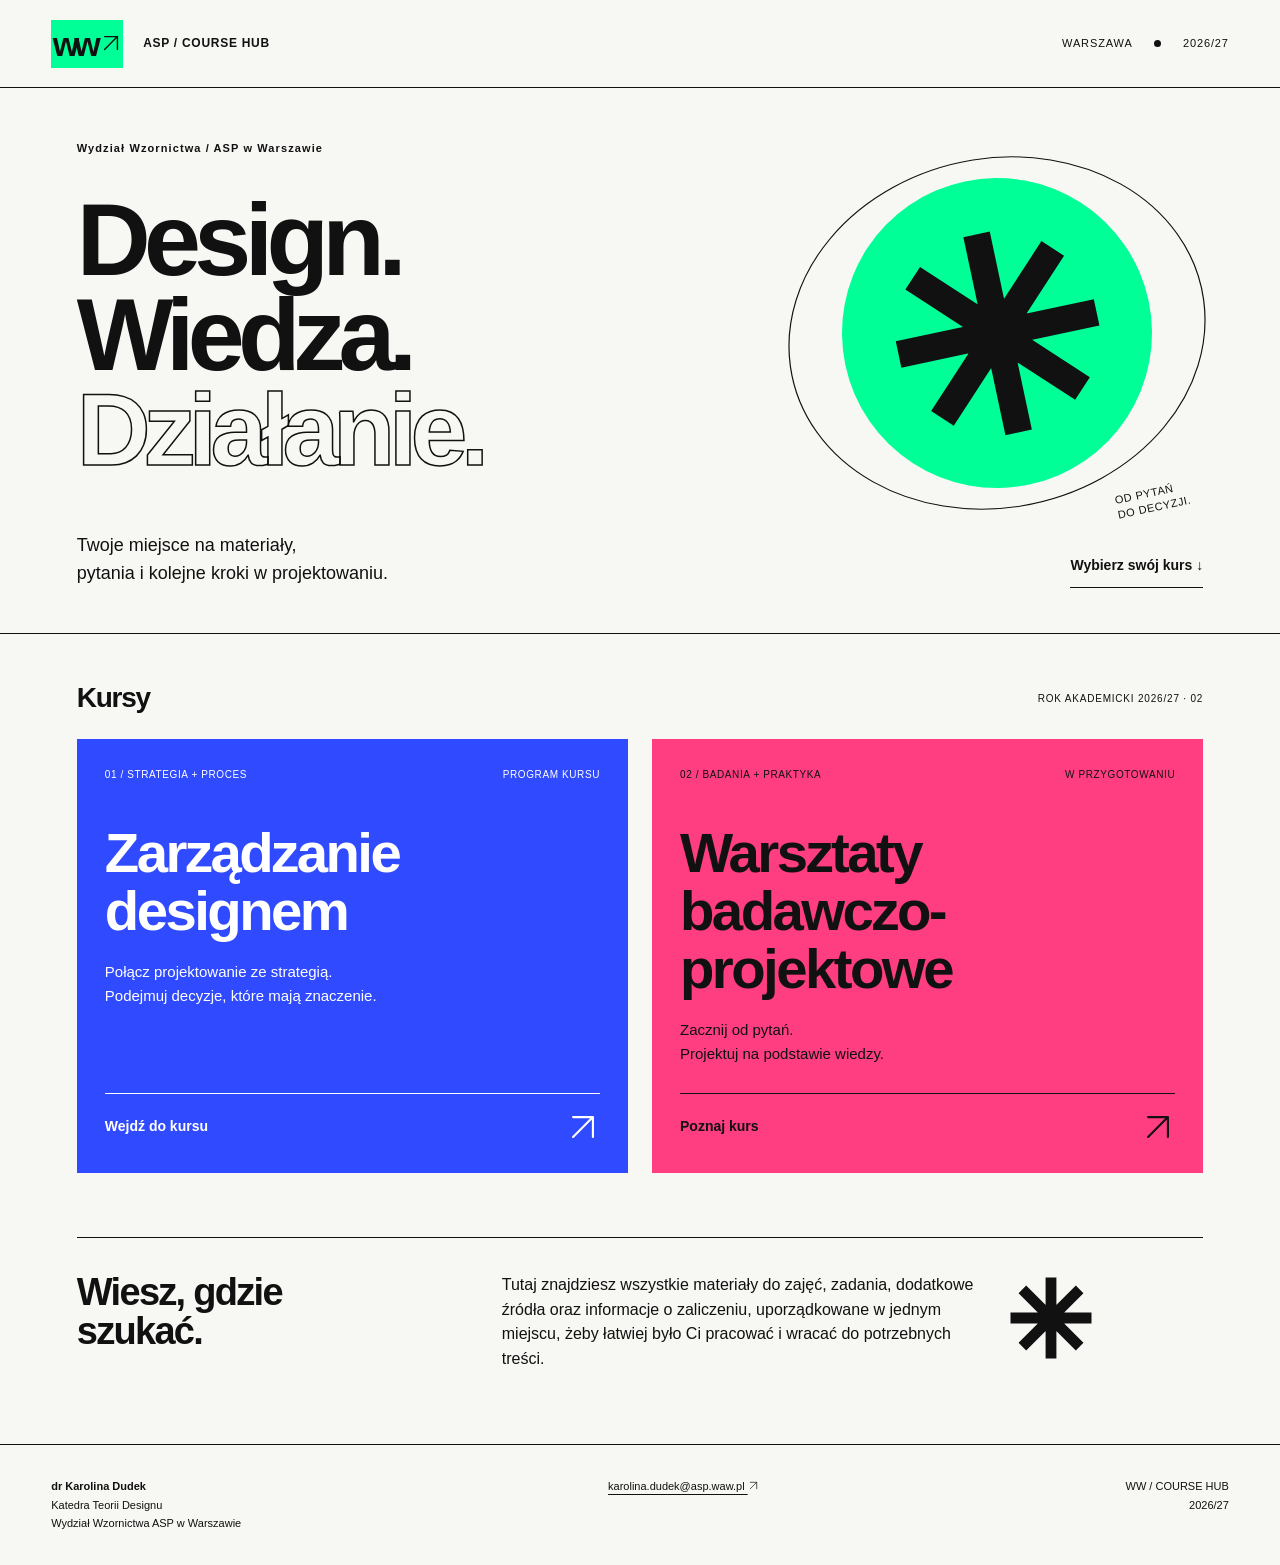
==== commit aa916c27: "Replace emoji-prone diagonal arrows with lightweight SVG icons" ====
--- a/index.html
+++ b/index.html
@@ -1 +1 @@
-<!doctype html><html lang="pl"><head><meta charset="utf-8"><meta name="viewport" content="width=device-width, initial-scale=1"><meta name="description" content="Materiały do zajęć dr Karoliny Dudek. Wydział Wzornictwa ASP w Warszawie, 2026/27."><meta name="theme-color" content="#00FF97"><title>Materiały do zajęć · ASP Course Hub</title><link rel="stylesheet" href="assets/css/style.css"><script src="assets/js/main.js" defer></script></head><body class=""><a class="skip" href="#main">Przejdź do treści</a><header><a class="brand" href="index.html" aria-label="ASP Course Hub — strona główna"><span class="ww">ww<span>↗</span></span><span>ASP / COURSE HUB</span></a><span class="header-right">WARSZAWA <span class="dot"></span> 2026/27</span></header><main id="main"><section class="home-hero"><div class="eyebrow">Wydział Wzornictwa / ASP w Warszawie</div><h1>Design.<br>Wiedza.<br><span class="outline">Działanie.</span></h1><div class="hero-bottom"><p>Twoje miejsce na materiały,<br>pytania i kolejne kroki w projektowaniu.</p><a class="text-link" href="#kursy">Wybierz swój kurs <span>↓</span></a></div><div class="hero-art" aria-hidden="true"><div class="orbit"></div><div class="asterisk"><svg xmlns="http://www.w3.org/2000/svg" viewBox="0 0 100 100" width="1em" height="1em" style="display:block" aria-hidden="true" focusable="false"><g fill="none" stroke="#111111" stroke-width="12"><path d="M50 5V95M5 50H95M18.18 18.18L81.82 81.82M18.18 81.82L81.82 18.18"/></g></svg></div><span>OD PYTAŃ<br>DO DECYZJI.</span></div></section><section id="kursy" class="courses"><div class="section-label"><h2>Kursy</h2><span>ROK AKADEMICKI 2026/27 · 02</span></div><div class="course-grid"><a class="course-card blue-card" href="kursy/zarzadzanie-designem.html"><div class="card-meta"><span>01 / STRATEGIA + PROCES</span><span>PROGRAM KURSU</span></div><h3>Zarządzanie<br>designem</h3><p>Połącz projektowanie ze strategią.<br>Podejmuj decyzje, które mają znaczenie.</p><div class="card-bottom"><span>Wejdź do kursu</span><span class="arrow">↗</span></div></a><a class="course-card pink-card" href="kursy/warsztaty-badawczo-projektowe.html"><div class="card-meta"><span>02 / BADANIA + PRAKTYKA</span><span>W PRZYGOTOWANIU</span></div><h3>Warsztaty<br>badawczo-<br>projektowe</h3><p>Zacznij od pytań.<br>Projektuj na podstawie wiedzy.</p><div class="card-bottom"><span>Poznaj kurs</span><span class="arrow">↗</span></div></a></div></section><section class="how"><h2>Wiesz, gdzie<br>szukać.</h2><p>Tutaj znajdziesz wszystkie materiały do zajęć, zadania, dodatkowe źródła oraz informacje o zaliczeniu, uporządkowane w jednym miejscu, żeby łatwiej było Ci pracować i wracać do potrzebnych treści.</p><span class="big-star" aria-hidden="true"><svg xmlns="http://www.w3.org/2000/svg" viewBox="0 0 100 100" width="1em" height="1em" style="display:block" aria-hidden="true" focusable="false"><g fill="none" stroke="#111111" stroke-width="12"><path d="M50 5V95M5 50H95M18.18 18.18L81.82 81.82M18.18 81.82L81.82 18.18"/></g></svg></span></section></main><footer><div><strong>dr Karolina Dudek</strong><br>Katedra Teorii Designu<br>Wydział Wzornictwa ASP w Warszawie</div><a href="mailto:karolina.dudek@asp.waw.pl">karolina.dudek@asp.waw.pl ↗</a><span>WW / COURSE HUB<br>2026/27</span></footer></body></html>
+<!doctype html><html lang="pl"><head><meta charset="utf-8"><meta name="viewport" content="width=device-width, initial-scale=1"><meta name="description" content="Materiały do zajęć dr Karoliny Dudek. Wydział Wzornictwa ASP w Warszawie, 2026/27."><meta name="theme-color" content="#00FF97"><title>Materiały do zajęć · ASP Course Hub</title><link rel="stylesheet" href="assets/css/style.css"><script src="assets/js/main.js" defer></script></head><body class=""><a class="skip" href="#main">Przejdź do treści</a><header><a class="brand" href="index.html" aria-label="ASP Course Hub — strona główna"><span class="ww">ww<span><svg xmlns="http://www.w3.org/2000/svg" class="icon-arrow" viewBox="0 0 24 24" width="1em" height="1em" fill="none" stroke="currentColor" stroke-width="1.5" stroke-linecap="round" stroke-linejoin="round" style="display:inline-block;vertical-align:-0.12em;flex-shrink:0" aria-hidden="true" focusable="false"><path d="M5 19 19 5M5 5h14v14"/></svg></span></span><span>ASP / COURSE HUB</span></a><span class="header-right">WARSZAWA <span class="dot"></span> 2026/27</span></header><main id="main"><section class="home-hero"><div class="eyebrow">Wydział Wzornictwa / ASP w Warszawie</div><h1>Design.<br>Wiedza.<br><span class="outline">Działanie.</span></h1><div class="hero-bottom"><p>Twoje miejsce na materiały,<br>pytania i kolejne kroki w projektowaniu.</p><a class="text-link" href="#kursy">Wybierz swój kurs <span>↓</span></a></div><div class="hero-art" aria-hidden="true"><div class="orbit"></div><div class="asterisk"><svg xmlns="http://www.w3.org/2000/svg" viewBox="0 0 100 100" width="1em" height="1em" style="display:block" aria-hidden="true" focusable="false"><g fill="none" stroke="#111111" stroke-width="12"><path d="M50 5V95M5 50H95M18.18 18.18L81.82 81.82M18.18 81.82L81.82 18.18"/></g></svg></div><span>OD PYTAŃ<br>DO DECYZJI.</span></div></section><section id="kursy" class="courses"><div class="section-label"><h2>Kursy</h2><span>ROK AKADEMICKI 2026/27 · 02</span></div><div class="course-grid"><a class="course-card blue-card" href="kursy/zarzadzanie-designem.html"><div class="card-meta"><span>01 / STRATEGIA + PROCES</span><span>PROGRAM KURSU</span></div><h3>Zarządzanie<br>designem</h3><p>Połącz projektowanie ze strategią.<br>Podejmuj decyzje, które mają znaczenie.</p><div class="card-bottom"><span>Wejdź do kursu</span><span class="arrow"><svg xmlns="http://www.w3.org/2000/svg" class="icon-arrow" viewBox="0 0 24 24" width="1em" height="1em" fill="none" stroke="currentColor" stroke-width="1.5" stroke-linecap="round" stroke-linejoin="round" style="display:inline-block;vertical-align:-0.12em;flex-shrink:0" aria-hidden="true" focusable="false"><path d="M5 19 19 5M5 5h14v14"/></svg></span></div></a><a class="course-card pink-card" href="kursy/warsztaty-badawczo-projektowe.html"><div class="card-meta"><span>02 / BADANIA + PRAKTYKA</span><span>W PRZYGOTOWANIU</span></div><h3>Warsztaty<br>badawczo-<br>projektowe</h3><p>Zacznij od pytań.<br>Projektuj na podstawie wiedzy.</p><div class="card-bottom"><span>Poznaj kurs</span><span class="arrow"><svg xmlns="http://www.w3.org/2000/svg" class="icon-arrow" viewBox="0 0 24 24" width="1em" height="1em" fill="none" stroke="currentColor" stroke-width="1.5" stroke-linecap="round" stroke-linejoin="round" style="display:inline-block;vertical-align:-0.12em;flex-shrink:0" aria-hidden="true" focusable="false"><path d="M5 19 19 5M5 5h14v14"/></svg></span></div></a></div></section><section class="how"><h2>Wiesz, gdzie<br>szukać.</h2><p>Tutaj znajdziesz wszystkie materiały do zajęć, zadania, dodatkowe źródła oraz informacje o zaliczeniu, uporządkowane w jednym miejscu, żeby łatwiej było Ci pracować i wracać do potrzebnych treści.</p><span class="big-star" aria-hidden="true"><svg xmlns="http://www.w3.org/2000/svg" viewBox="0 0 100 100" width="1em" height="1em" style="display:block" aria-hidden="true" focusable="false"><g fill="none" stroke="#111111" stroke-width="12"><path d="M50 5V95M5 50H95M18.18 18.18L81.82 81.82M18.18 81.82L81.82 18.18"/></g></svg></span></section></main><footer><div><strong>dr Karolina Dudek</strong><br>Katedra Teorii Designu<br>Wydział Wzornictwa ASP w Warszawie</div><a href="mailto:karolina.dudek@asp.waw.pl">karolina.dudek@asp.waw.pl <svg xmlns="http://www.w3.org/2000/svg" class="icon-arrow" viewBox="0 0 24 24" width="1em" height="1em" fill="none" stroke="currentColor" stroke-width="1.5" stroke-linecap="round" stroke-linejoin="round" style="display:inline-block;vertical-align:-0.12em;flex-shrink:0" aria-hidden="true" focusable="false"><path d="M5 19 19 5M5 5h14v14"/></svg></a><span>WW / COURSE HUB<br>2026/27</span></footer></body></html>
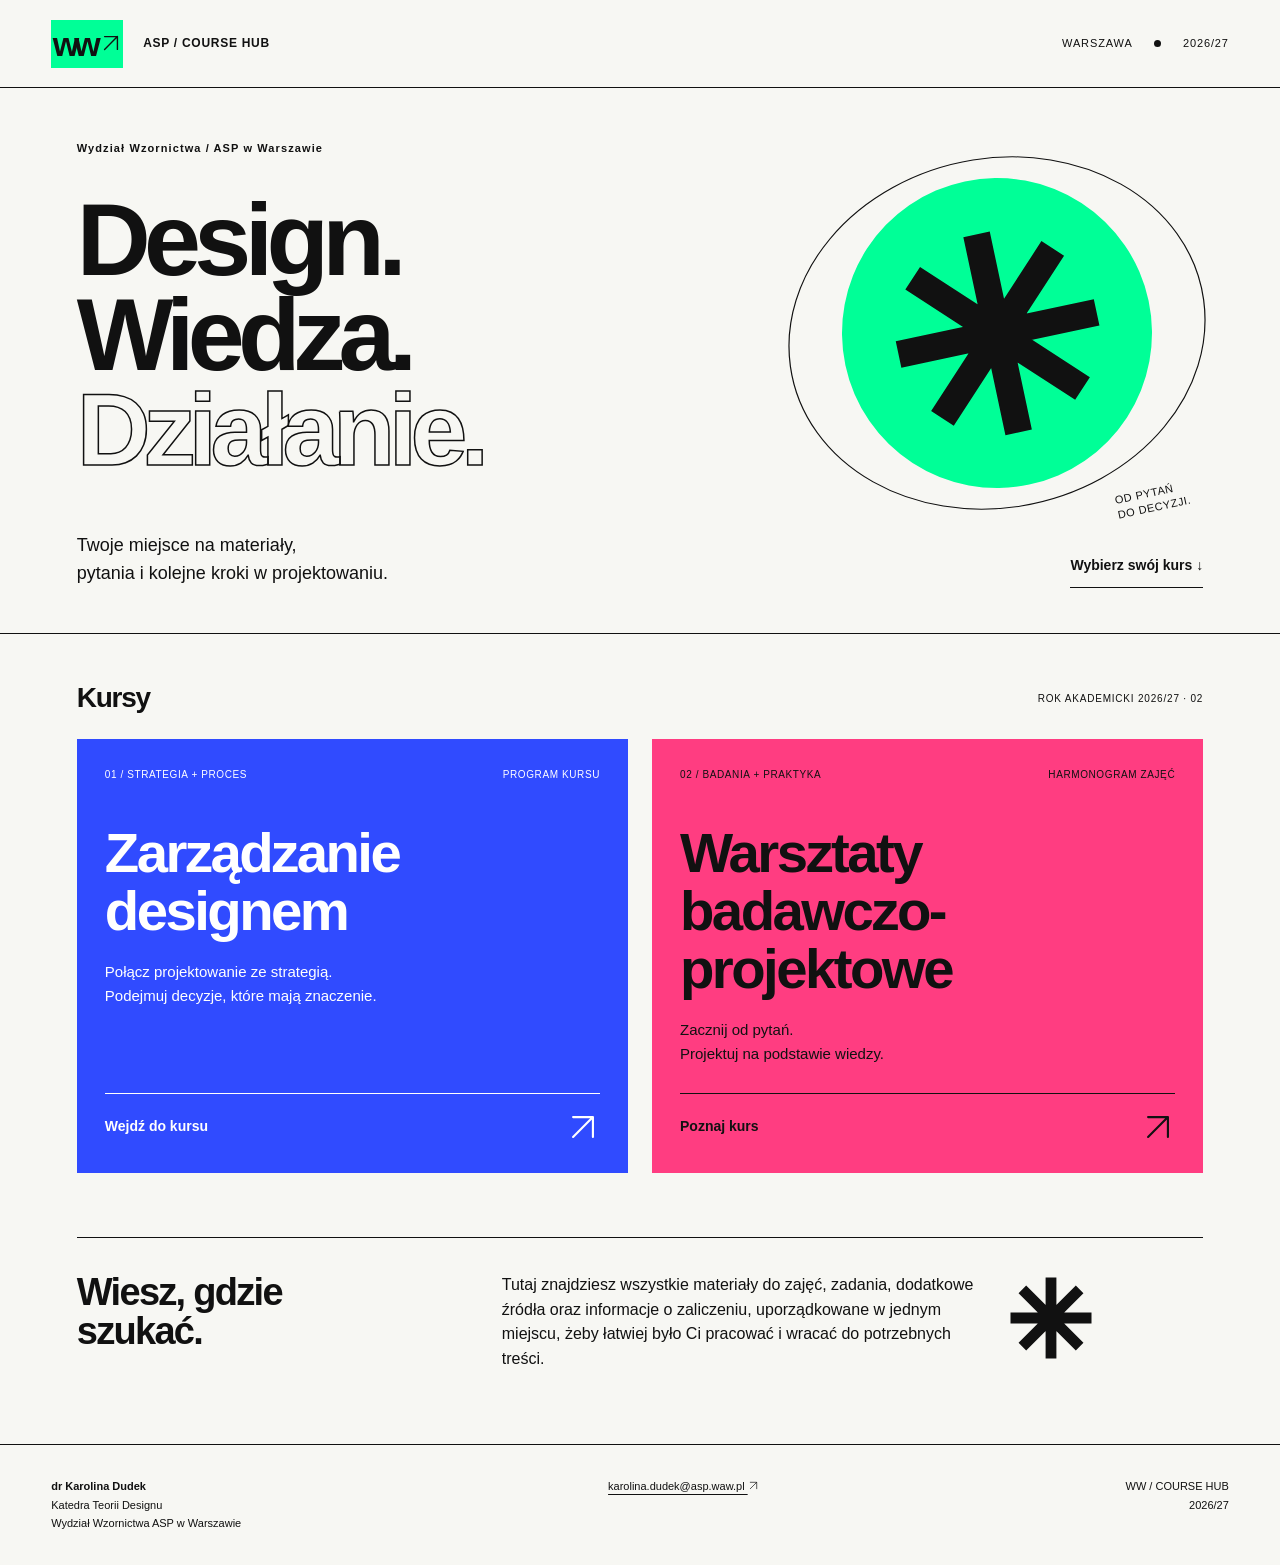
==== commit 17098a66: "Mark workshop schedule as available on homepage" ====
--- a/index.html
+++ b/index.html
@@ -1 +1 @@
-<!doctype html><html lang="pl"><head><meta charset="utf-8"><meta name="viewport" content="width=device-width, initial-scale=1"><meta name="description" content="Materiały do zajęć dr Karoliny Dudek. Wydział Wzornictwa ASP w Warszawie, 2026/27."><meta name="theme-color" content="#00FF97"><title>Materiały do zajęć · ASP Course Hub</title><link rel="stylesheet" href="assets/css/style.css"><script src="assets/js/main.js" defer></script></head><body class=""><a class="skip" href="#main">Przejdź do treści</a><header><a class="brand" href="index.html" aria-label="ASP Course Hub — strona główna"><span class="ww">ww<span><svg xmlns="http://www.w3.org/2000/svg" class="icon-arrow" viewBox="0 0 24 24" width="1em" height="1em" fill="none" stroke="currentColor" stroke-width="1.5" stroke-linecap="round" stroke-linejoin="round" style="display:inline-block;vertical-align:-0.12em;flex-shrink:0" aria-hidden="true" focusable="false"><path d="M5 19 19 5M5 5h14v14"/></svg></span></span><span>ASP / COURSE HUB</span></a><span class="header-right">WARSZAWA <span class="dot"></span> 2026/27</span></header><main id="main"><section class="home-hero"><div class="eyebrow">Wydział Wzornictwa / ASP w Warszawie</div><h1>Design.<br>Wiedza.<br><span class="outline">Działanie.</span></h1><div class="hero-bottom"><p>Twoje miejsce na materiały,<br>pytania i kolejne kroki w projektowaniu.</p><a class="text-link" href="#kursy">Wybierz swój kurs <span>↓</span></a></div><div class="hero-art" aria-hidden="true"><div class="orbit"></div><div class="asterisk"><svg xmlns="http://www.w3.org/2000/svg" viewBox="0 0 100 100" width="1em" height="1em" style="display:block" aria-hidden="true" focusable="false"><g fill="none" stroke="#111111" stroke-width="12"><path d="M50 5V95M5 50H95M18.18 18.18L81.82 81.82M18.18 81.82L81.82 18.18"/></g></svg></div><span>OD PYTAŃ<br>DO DECYZJI.</span></div></section><section id="kursy" class="courses"><div class="section-label"><h2>Kursy</h2><span>ROK AKADEMICKI 2026/27 · 02</span></div><div class="course-grid"><a class="course-card blue-card" href="kursy/zarzadzanie-designem.html"><div class="card-meta"><span>01 / STRATEGIA + PROCES</span><span>PROGRAM KURSU</span></div><h3>Zarządzanie<br>designem</h3><p>Połącz projektowanie ze strategią.<br>Podejmuj decyzje, które mają znaczenie.</p><div class="card-bottom"><span>Wejdź do kursu</span><span class="arrow"><svg xmlns="http://www.w3.org/2000/svg" class="icon-arrow" viewBox="0 0 24 24" width="1em" height="1em" fill="none" stroke="currentColor" stroke-width="1.5" stroke-linecap="round" stroke-linejoin="round" style="display:inline-block;vertical-align:-0.12em;flex-shrink:0" aria-hidden="true" focusable="false"><path d="M5 19 19 5M5 5h14v14"/></svg></span></div></a><a class="course-card pink-card" href="kursy/warsztaty-badawczo-projektowe.html"><div class="card-meta"><span>02 / BADANIA + PRAKTYKA</span><span>W PRZYGOTOWANIU</span></div><h3>Warsztaty<br>badawczo-<br>projektowe</h3><p>Zacznij od pytań.<br>Projektuj na podstawie wiedzy.</p><div class="card-bottom"><span>Poznaj kurs</span><span class="arrow"><svg xmlns="http://www.w3.org/2000/svg" class="icon-arrow" viewBox="0 0 24 24" width="1em" height="1em" fill="none" stroke="currentColor" stroke-width="1.5" stroke-linecap="round" stroke-linejoin="round" style="display:inline-block;vertical-align:-0.12em;flex-shrink:0" aria-hidden="true" focusable="false"><path d="M5 19 19 5M5 5h14v14"/></svg></span></div></a></div></section><section class="how"><h2>Wiesz, gdzie<br>szukać.</h2><p>Tutaj znajdziesz wszystkie materiały do zajęć, zadania, dodatkowe źródła oraz informacje o zaliczeniu, uporządkowane w jednym miejscu, żeby łatwiej było Ci pracować i wracać do potrzebnych treści.</p><span class="big-star" aria-hidden="true"><svg xmlns="http://www.w3.org/2000/svg" viewBox="0 0 100 100" width="1em" height="1em" style="display:block" aria-hidden="true" focusable="false"><g fill="none" stroke="#111111" stroke-width="12"><path d="M50 5V95M5 50H95M18.18 18.18L81.82 81.82M18.18 81.82L81.82 18.18"/></g></svg></span></section></main><footer><div><strong>dr Karolina Dudek</strong><br>Katedra Teorii Designu<br>Wydział Wzornictwa ASP w Warszawie</div><a href="mailto:karolina.dudek@asp.waw.pl">karolina.dudek@asp.waw.pl <svg xmlns="http://www.w3.org/2000/svg" class="icon-arrow" viewBox="0 0 24 24" width="1em" height="1em" fill="none" stroke="currentColor" stroke-width="1.5" stroke-linecap="round" stroke-linejoin="round" style="display:inline-block;vertical-align:-0.12em;flex-shrink:0" aria-hidden="true" focusable="false"><path d="M5 19 19 5M5 5h14v14"/></svg></a><span>WW / COURSE HUB<br>2026/27</span></footer></body></html>
+<!doctype html><html lang="pl"><head><meta charset="utf-8"><meta name="viewport" content="width=device-width, initial-scale=1"><meta name="description" content="Materiały do zajęć dr Karoliny Dudek. Wydział Wzornictwa ASP w Warszawie, 2026/27."><meta name="theme-color" content="#00FF97"><title>Materiały do zajęć · ASP Course Hub</title><link rel="stylesheet" href="assets/css/style.css"><script src="assets/js/main.js" defer></script></head><body class=""><a class="skip" href="#main">Przejdź do treści</a><header><a class="brand" href="index.html" aria-label="ASP Course Hub — strona główna"><span class="ww">ww<span><svg xmlns="http://www.w3.org/2000/svg" class="icon-arrow" viewBox="0 0 24 24" width="1em" height="1em" fill="none" stroke="currentColor" stroke-width="1.5" stroke-linecap="round" stroke-linejoin="round" style="display:inline-block;vertical-align:-0.12em;flex-shrink:0" aria-hidden="true" focusable="false"><path d="M5 19 19 5M5 5h14v14"/></svg></span></span><span>ASP / COURSE HUB</span></a><span class="header-right">WARSZAWA <span class="dot"></span> 2026/27</span></header><main id="main"><section class="home-hero"><div class="eyebrow">Wydział Wzornictwa / ASP w Warszawie</div><h1>Design.<br>Wiedza.<br><span class="outline">Działanie.</span></h1><div class="hero-bottom"><p>Twoje miejsce na materiały,<br>pytania i kolejne kroki w projektowaniu.</p><a class="text-link" href="#kursy">Wybierz swój kurs <span>↓</span></a></div><div class="hero-art" aria-hidden="true"><div class="orbit"></div><div class="asterisk"><svg xmlns="http://www.w3.org/2000/svg" viewBox="0 0 100 100" width="1em" height="1em" style="display:block" aria-hidden="true" focusable="false"><g fill="none" stroke="#111111" stroke-width="12"><path d="M50 5V95M5 50H95M18.18 18.18L81.82 81.82M18.18 81.82L81.82 18.18"/></g></svg></div><span>OD PYTAŃ<br>DO DECYZJI.</span></div></section><section id="kursy" class="courses"><div class="section-label"><h2>Kursy</h2><span>ROK AKADEMICKI 2026/27 · 02</span></div><div class="course-grid"><a class="course-card blue-card" href="kursy/zarzadzanie-designem.html"><div class="card-meta"><span>01 / STRATEGIA + PROCES</span><span>PROGRAM KURSU</span></div><h3>Zarządzanie<br>designem</h3><p>Połącz projektowanie ze strategią.<br>Podejmuj decyzje, które mają znaczenie.</p><div class="card-bottom"><span>Wejdź do kursu</span><span class="arrow"><svg xmlns="http://www.w3.org/2000/svg" class="icon-arrow" viewBox="0 0 24 24" width="1em" height="1em" fill="none" stroke="currentColor" stroke-width="1.5" stroke-linecap="round" stroke-linejoin="round" style="display:inline-block;vertical-align:-0.12em;flex-shrink:0" aria-hidden="true" focusable="false"><path d="M5 19 19 5M5 5h14v14"/></svg></span></div></a><a class="course-card pink-card" href="kursy/warsztaty-badawczo-projektowe.html"><div class="card-meta"><span>02 / BADANIA + PRAKTYKA</span><span>HARMONOGRAM ZAJĘĆ</span></div><h3>Warsztaty<br>badawczo-<br>projektowe</h3><p>Zacznij od pytań.<br>Projektuj na podstawie wiedzy.</p><div class="card-bottom"><span>Poznaj kurs</span><span class="arrow"><svg xmlns="http://www.w3.org/2000/svg" class="icon-arrow" viewBox="0 0 24 24" width="1em" height="1em" fill="none" stroke="currentColor" stroke-width="1.5" stroke-linecap="round" stroke-linejoin="round" style="display:inline-block;vertical-align:-0.12em;flex-shrink:0" aria-hidden="true" focusable="false"><path d="M5 19 19 5M5 5h14v14"/></svg></span></div></a></div></section><section class="how"><h2>Wiesz, gdzie<br>szukać.</h2><p>Tutaj znajdziesz wszystkie materiały do zajęć, zadania, dodatkowe źródła oraz informacje o zaliczeniu, uporządkowane w jednym miejscu, żeby łatwiej było Ci pracować i wracać do potrzebnych treści.</p><span class="big-star" aria-hidden="true"><svg xmlns="http://www.w3.org/2000/svg" viewBox="0 0 100 100" width="1em" height="1em" style="display:block" aria-hidden="true" focusable="false"><g fill="none" stroke="#111111" stroke-width="12"><path d="M50 5V95M5 50H95M18.18 18.18L81.82 81.82M18.18 81.82L81.82 18.18"/></g></svg></span></section></main><footer><div><strong>dr Karolina Dudek</strong><br>Katedra Teorii Designu<br>Wydział Wzornictwa ASP w Warszawie</div><a href="mailto:karolina.dudek@asp.waw.pl">karolina.dudek@asp.waw.pl <svg xmlns="http://www.w3.org/2000/svg" class="icon-arrow" viewBox="0 0 24 24" width="1em" height="1em" fill="none" stroke="currentColor" stroke-width="1.5" stroke-linecap="round" stroke-linejoin="round" style="display:inline-block;vertical-align:-0.12em;flex-shrink:0" aria-hidden="true" focusable="false"><path d="M5 19 19 5M5 5h14v14"/></svg></a><span>WW / COURSE HUB<br>2026/27</span></footer></body></html>
--- a/assets/css/style.css
+++ b/assets/css/style.css
@@ -48,3 +48,14 @@
  .schedule td a{font-size:16px}
  .schedule td p{font-size:13px}
 }
+
+/* Workshop timetable */
+.pink #course-nav a[aria-current]{color:var(--ink)}
+.pink .workshop-schedule{margin-top:24px}
+.pink .workshop-schedule td:first-child{color:var(--ink)}
+.workshop-day{display:block;margin-top:8px;font-size:12px;font-weight:400}
+.workshop-hours{display:block;font-size:13px;font-weight:700;letter-spacing:.02em;margin-bottom:12px}
+.workshop-topic{font-size:18px;line-height:1.4;letter-spacing:-.02em;overflow-wrap:anywhere}
+.workshop-schedule .no-class td{background:#ebebe5}
+.workshop-schedule .no-class td:first-child{border-left-color:var(--ink)}
+@media(max-width:700px){.workshop-day{display:inline;margin-left:12px}.workshop-schedule td:first-child br{display:none}.workshop-schedule td:first-child time{display:inline-flex;gap:4px}.workshop-schedule .no-class{border-left-color:var(--ink);background:#ebebe5}}
